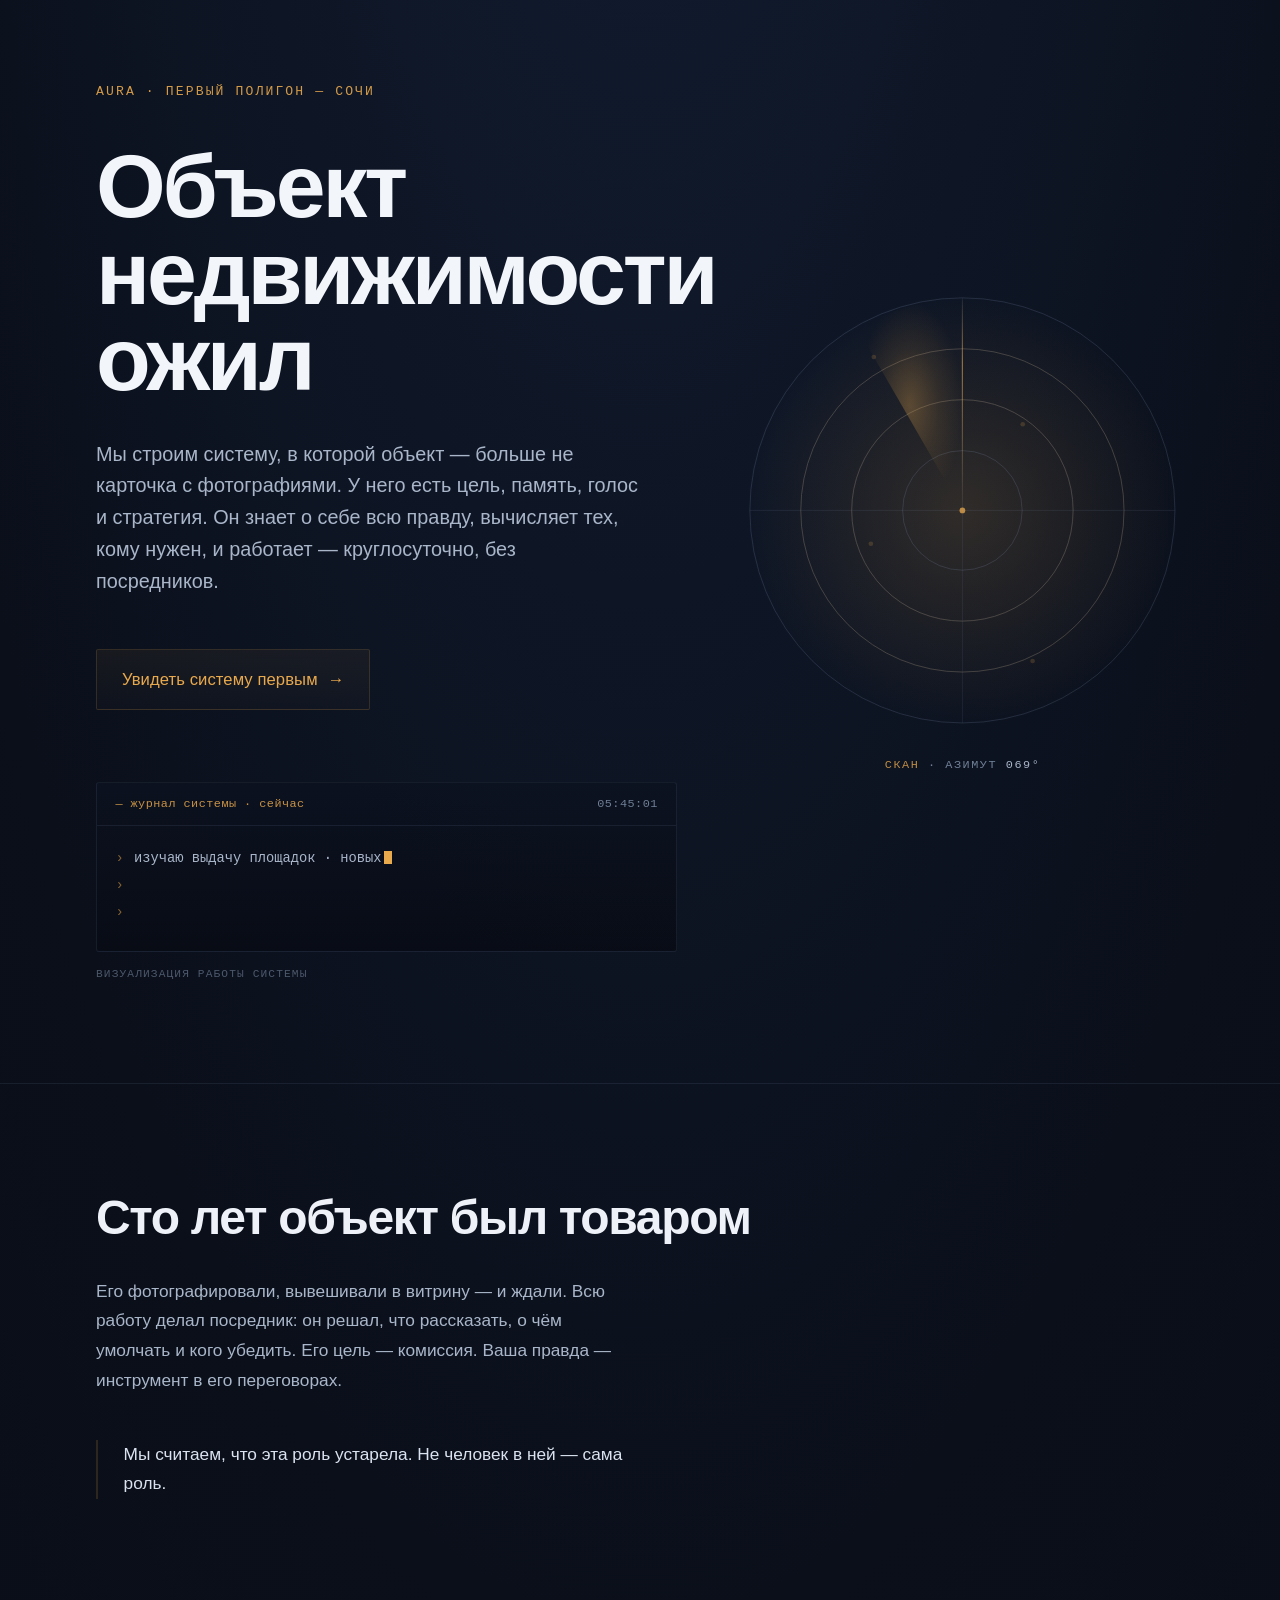
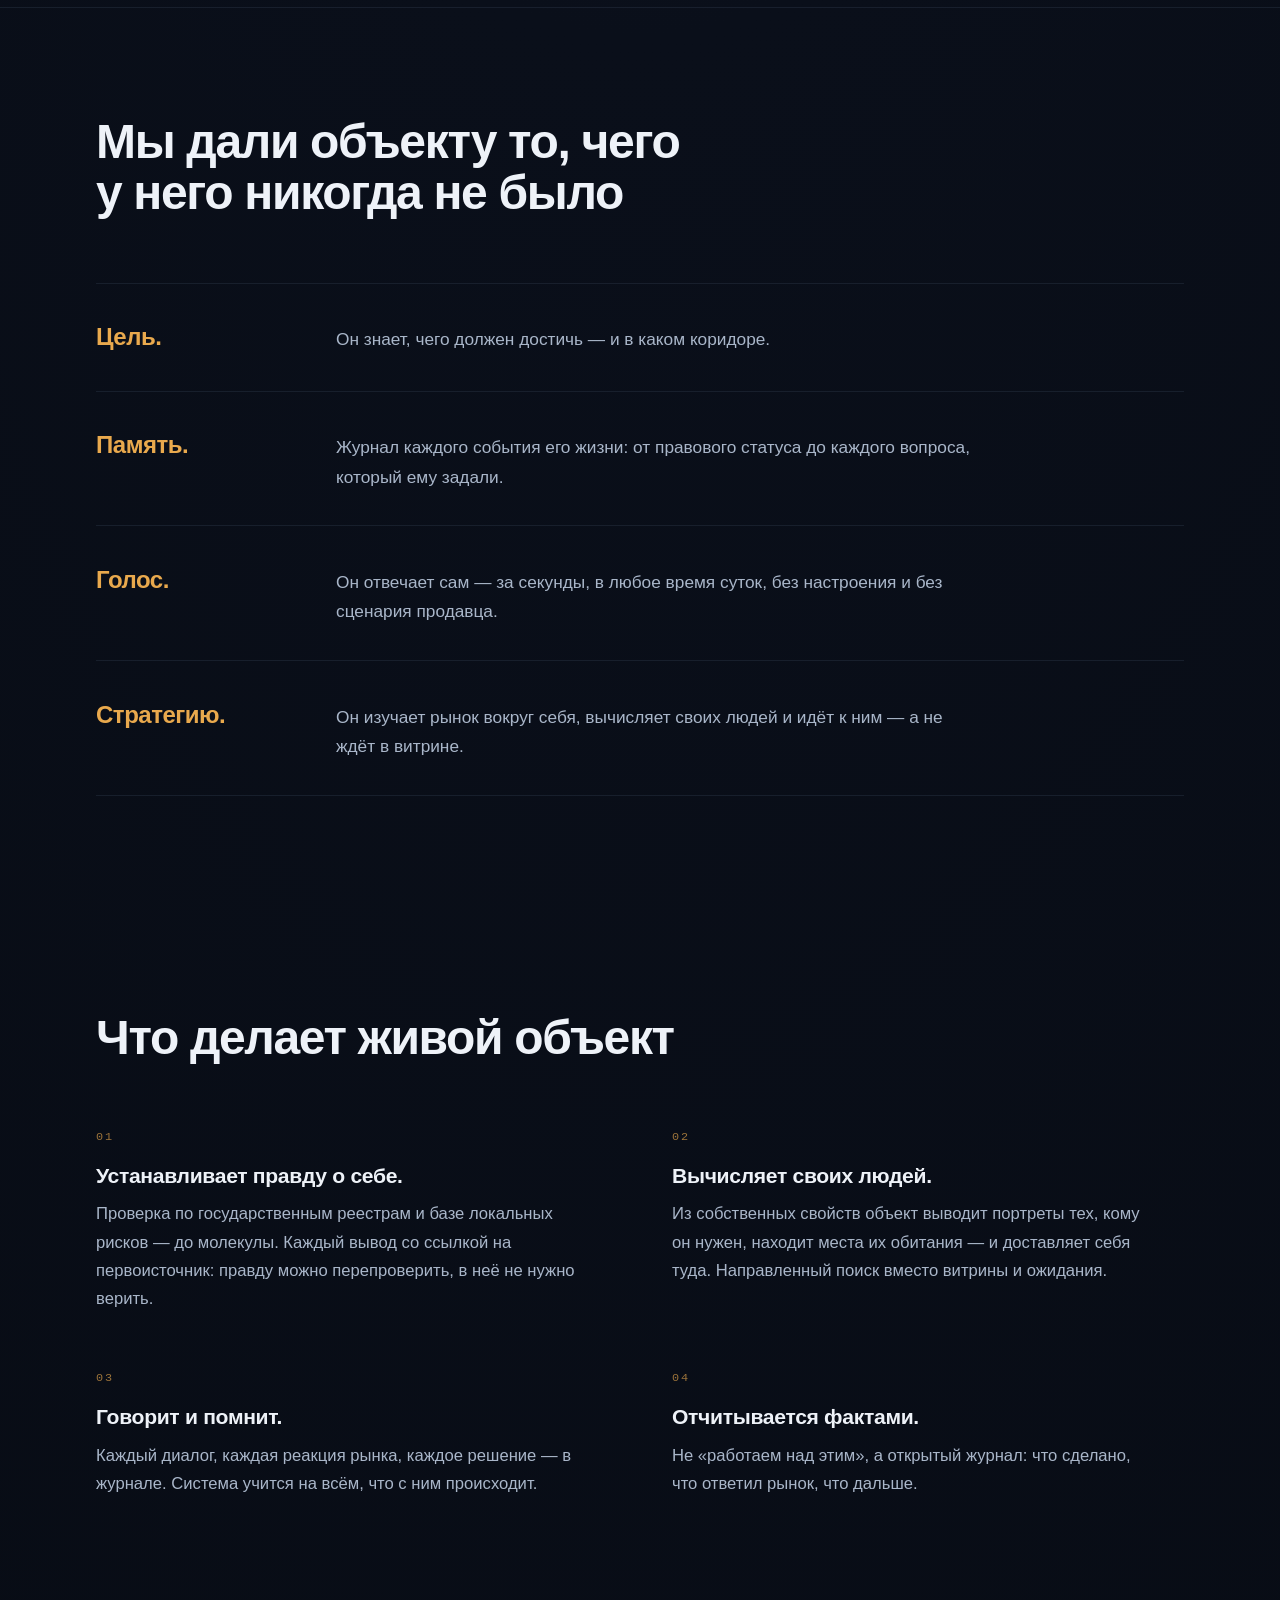
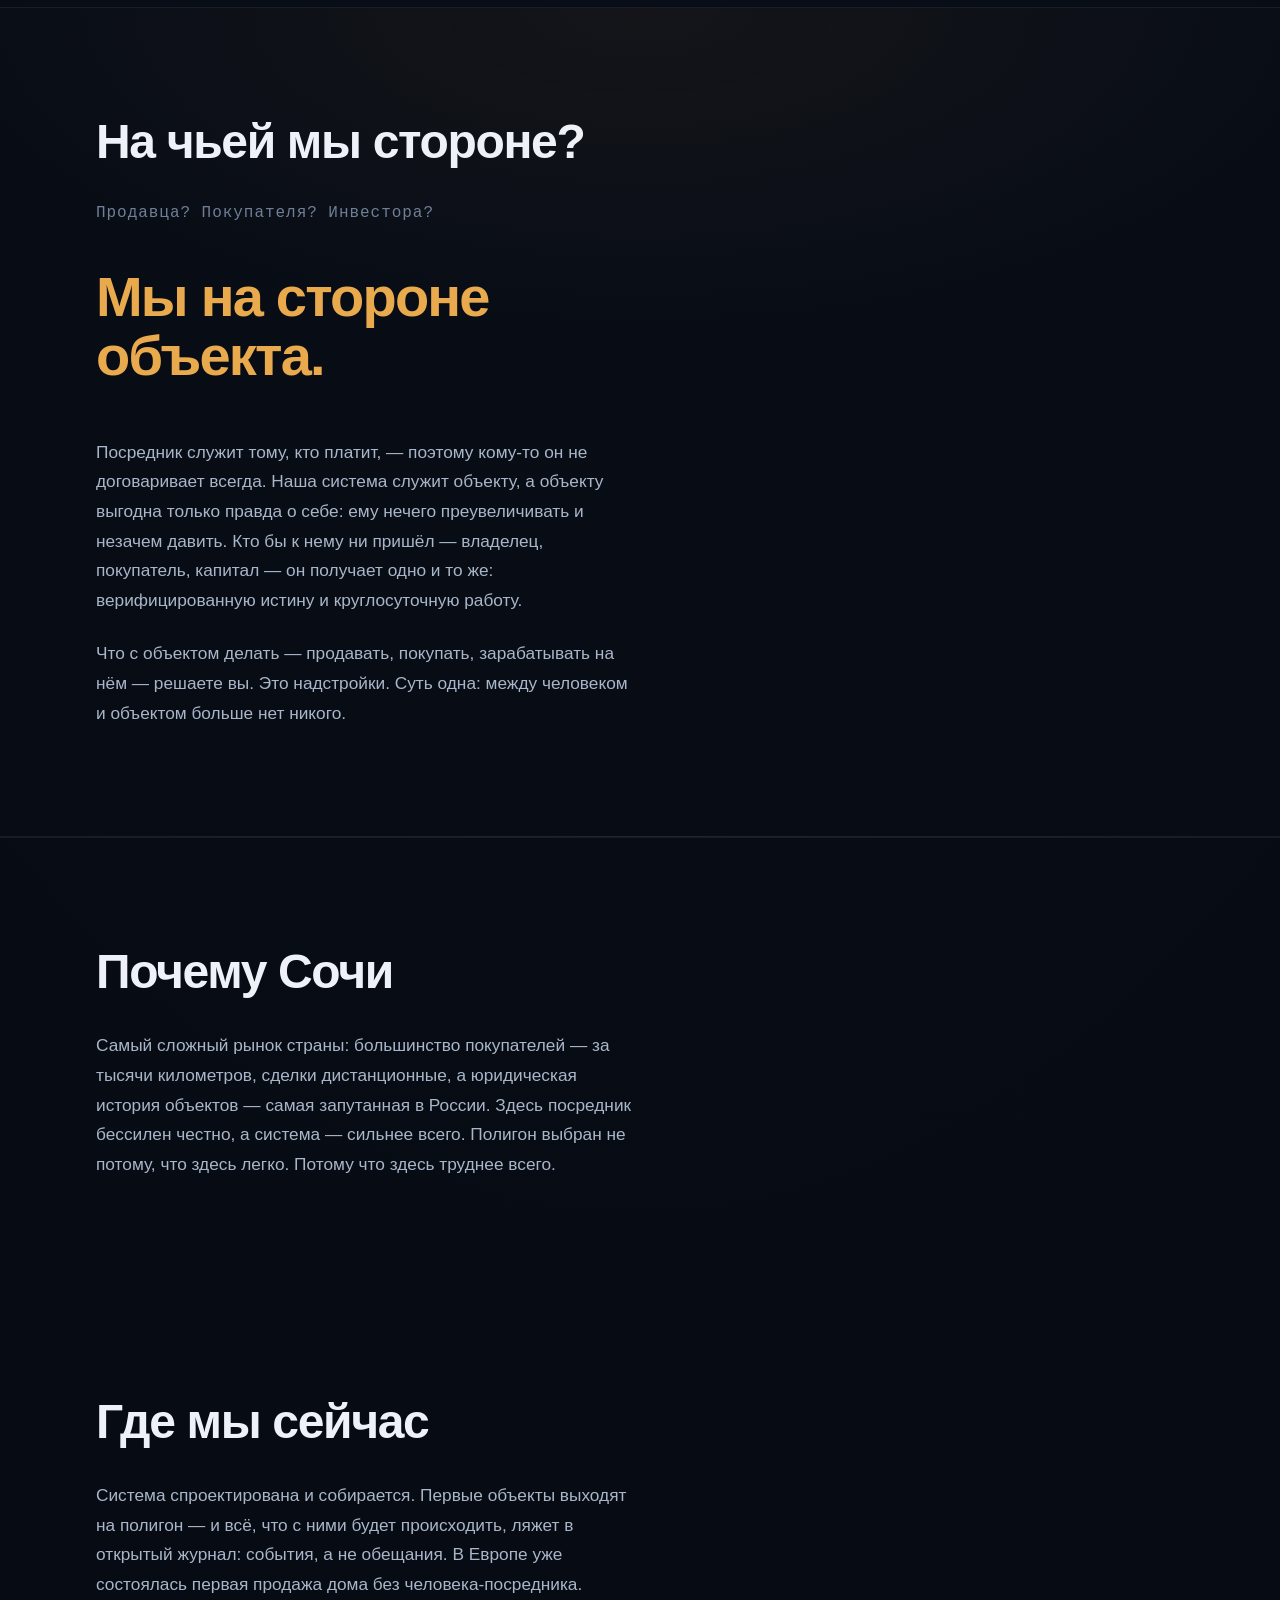
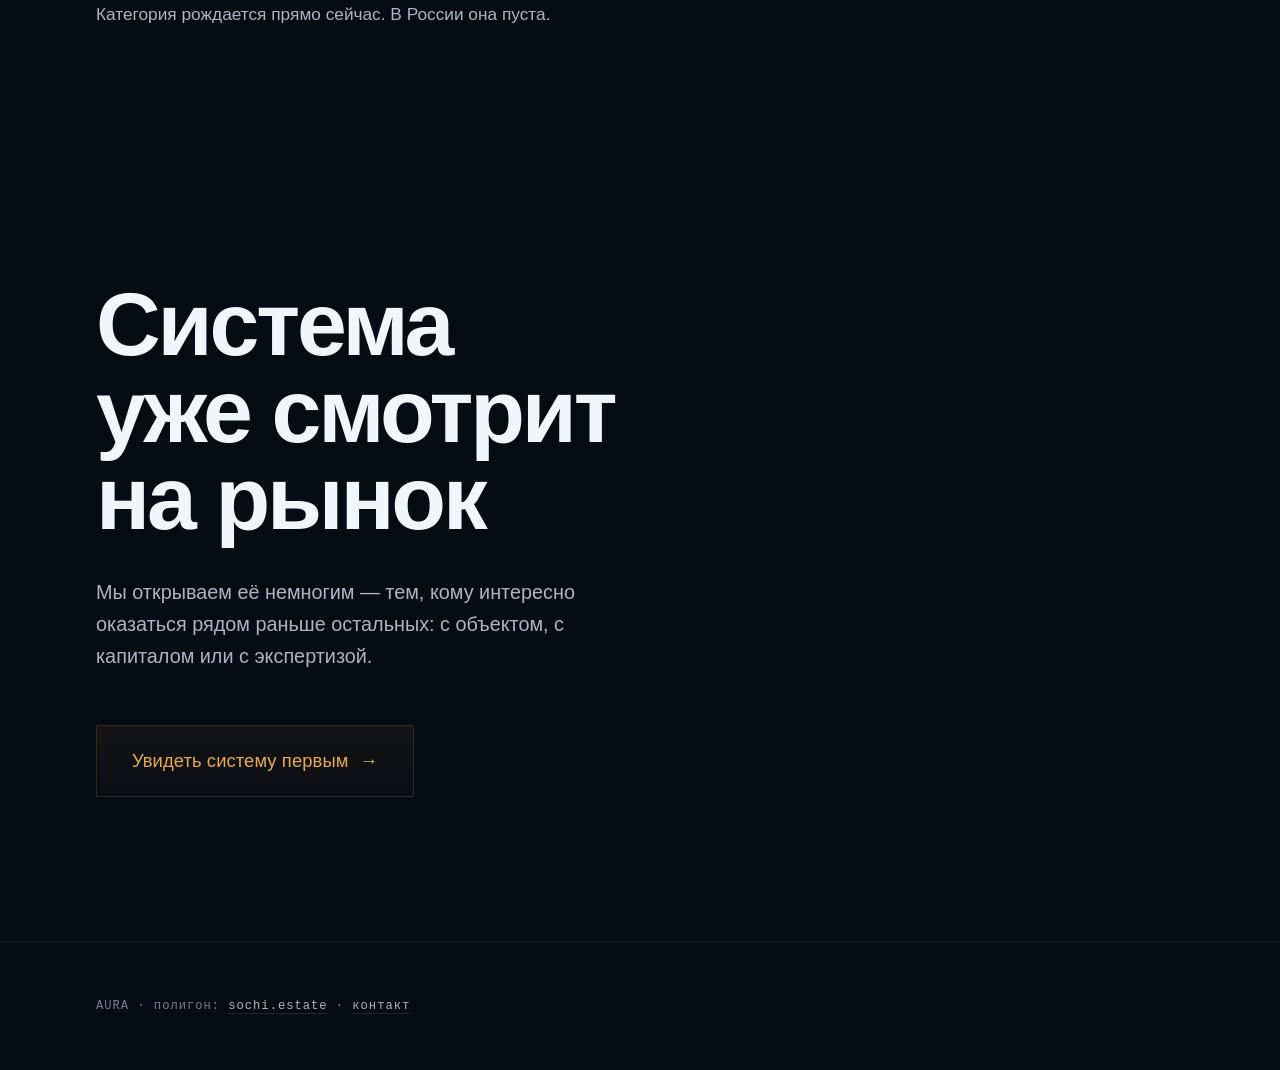
==== aura/index.html @ 2577a77b "Манифест перенесён в /aura — публикация по адресу sochi.estate/aura Выбран путь без DNS: страница от" ====
<!DOCTYPE html>
<html lang="ru">
<head>
<meta charset="utf-8">
<meta name="viewport" content="width=device-width, initial-scale=1, viewport-fit=cover">
<title>AURA — объект недвижимости, который работает сам</title>
<meta name="description" content="Мы строим систему, в которой объект — больше не карточка с фотографиями. У него есть цель, память, голос и стратегия. Он знает о себе всю правду, вычисляет тех, кому нужен, и работает — круглосуточно, без посредников.">
<link rel="canonical" href="https://www.sochi.estate/aura/">
<meta name="theme-color" content="#0a0f1a">
<meta name="robots" content="index, follow">

<meta property="og:type" content="website">
<meta property="og:site_name" content="AURA">
<meta property="og:locale" content="ru_RU">
<meta property="og:url" content="https://www.sochi.estate/aura/">
<meta property="og:title" content="AURA — объект недвижимости, который работает сам">
<meta property="og:description" content="Мы строим систему, в которой объект — больше не карточка с фотографиями. У него есть цель, память, голос и стратегия. Он знает о себе всю правду, вычисляет тех, кому нужен, и работает — круглосуточно, без посредников.">
<meta property="og:image" content="https://www.sochi.estate/aura/og.png">
<meta property="og:image:width" content="1200">
<meta property="og:image:height" content="630">
<meta property="og:image:alt" content="AURA — радар системы на тёмном фоне">

<meta name="twitter:card" content="summary_large_image">
<meta name="twitter:title" content="AURA — объект недвижимости, который работает сам">
<meta name="twitter:description" content="Мы строим систему, в которой объект — больше не карточка с фотографиями. У него есть цель, память, голос и стратегия. Он знает о себе всю правду, вычисляет тех, кому нужен, и работает — круглосуточно, без посредников.">
<meta name="twitter:image" content="https://www.sochi.estate/aura/og.png">

<link rel="icon" type="image/svg+xml" href="favicon.svg">
<link rel="mask-icon" href="favicon.svg" color="#E9A94D">
<link rel="stylesheet" href="styles.css">
<noscript><style>
  /* Без JS журнал не печатается — просто показываем строки целиком. */
  .log__line::after { content: attr(data-text); }
</style></noscript>
</head>
<body>

<a class="skip" href="#manifest">К содержанию</a>

<!-- ─────────────────────────── БЛОК 1 · HERO ─────────────────────────── -->
<header class="hero">
  <div class="wrap hero__grid">

    <div class="hero__text">
      <p class="eyebrow">AURA · первый полигон — Сочи</p>
      <h1 class="hero__title">Объект недвижимости ожил</h1>
      <p class="lede">Мы строим систему, в которой объект — больше не карточка с фотографиями. У него есть цель, память, голос и стратегия. Он знает о себе всю правду, вычисляет тех, кому нужен, и работает — круглосуточно, без посредников.</p>
      <p class="cta-row"><a class="cta" href="#contact" data-cta>Увидеть систему первым <span class="cta__arrow" aria-hidden="true">→</span></a></p>
    </div>

    <div class="hero__radar">
      <div class="radar" role="img" aria-label="Радар системы: расходящиеся кольца и вращающийся луч, изредка отмечающий цели">
        <svg class="radar__svg" viewBox="0 0 400 400" aria-hidden="true" focusable="false">
          <defs>
            <radialGradient id="sweep" cx="50%" cy="50%" r="50%">
              <stop offset="0%"   stop-color="#E9A94D" stop-opacity=".30"/>
              <stop offset="55%"  stop-color="#E9A94D" stop-opacity=".10"/>
              <stop offset="100%" stop-color="#E9A94D" stop-opacity="0"/>
            </radialGradient>
            <linearGradient id="edge" x1="200" y1="200" x2="200" y2="10" gradientUnits="userSpaceOnUse">
              <stop offset="0%"   stop-color="#E9A94D" stop-opacity="0"/>
              <stop offset="70%"  stop-color="#E9A94D" stop-opacity=".55"/>
              <stop offset="100%" stop-color="#E9A94D" stop-opacity=".05"/>
            </linearGradient>
            <radialGradient id="core" cx="50%" cy="50%" r="50%">
              <stop offset="0%"   stop-color="#E9A94D" stop-opacity=".16"/>
              <stop offset="100%" stop-color="#E9A94D" stop-opacity="0"/>
            </radialGradient>
          </defs>

          <circle cx="200" cy="200" r="196" fill="url(#core)"/>

          <!-- статичная сетка -->
          <g class="grid">
            <circle cx="200" cy="200" r="192"/>
            <circle cx="200" cy="200" r="146"/>
            <circle cx="200" cy="200" r="100"/>
            <circle cx="200" cy="200" r="54"/>
            <line x1="200" y1="8"   x2="200" y2="392"/>
            <line x1="8"   y1="200" x2="392" y2="200"/>
          </g>

          <!-- дышащие кольца -->
          <g class="breath">
            <circle cx="200" cy="200" r="146"/>
            <circle cx="200" cy="200" r="100"/>
          </g>

          <!-- расходящиеся кольца -->
          <g class="ripples">
            <circle class="ripple ripple--1" cx="200" cy="200" r="190"/>
            <circle class="ripple ripple--2" cx="200" cy="200" r="190"/>
            <circle class="ripple ripple--3" cx="200" cy="200" r="190"/>
          </g>

          <!-- цели: вспыхивают, когда луч проходит через них -->
          <g class="targets">
            <g class="target target--1" transform="translate(254.5 122.2)">
              <circle class="target__halo" r="4"/><circle class="target__dot" r="2.1"/>
            </g>
            <g class="target target--2" transform="translate(263.4 336)">
              <circle class="target__halo" r="4"/><circle class="target__dot" r="2.1"/>
            </g>
            <g class="target target--3" transform="translate(117.3 230.1)">
              <circle class="target__halo" r="4"/><circle class="target__dot" r="2.1"/>
            </g>
            <g class="target target--4" transform="translate(120 61.4)">
              <circle class="target__halo" r="4"/><circle class="target__dot" r="2.1"/>
            </g>
          </g>

          <!-- луч -->
          <g class="beam">
            <path class="beam__wedge" d="M200 200 L105 35.5 A190 190 0 0 1 200 10 Z" fill="url(#sweep)"/>
            <line class="beam__edge" x1="200" y1="200" x2="200" y2="10" stroke="url(#edge)"/>
          </g>

          <circle class="radar__hub" cx="200" cy="200" r="2.6"/>
        </svg>
        <p class="radar__readout"><span class="radar__label">скан</span> · азимут <span id="azimuth">—</span></p>
      </div>
    </div>

    <!-- журнал системы -->
    <div class="hero__log">
      <section class="terminal" aria-label="Журнал системы">
        <div class="terminal__bar">
          <span class="terminal__title">— журнал системы · сейчас</span>
          <span class="terminal__clock" id="clock" aria-hidden="true">—</span>
        </div>
        <div class="terminal__body">
          <ol class="log" id="log" aria-live="off">
            <li class="log__line" data-text="изучаю выдачу площадок · новых лотов за ночь: …"></li>
            <li class="log__line" data-text="портрет покупателя №3 уточнён · экспедиция назначена"></li>
            <li class="log__line" data-text="проверка правового статуса завершена · записано в память"></li>
          </ol>
        </div>
      </section>
      <p class="terminal__note">визуализация работы системы</p>
    </div>

  </div>
</header>

<main id="manifest">

  <!-- ───────────────────── БЛОК 2 · СТАРЫЙ МИР ───────────────────── -->
  <section class="section">
    <div class="wrap measure">
      <h2 class="h2">Сто лет объект был товаром</h2>
      <p class="body">Его фотографировали, вывешивали в витрину — и ждали. Всю работу делал посредник: он решал, что рассказать, о чём умолчать и кого убедить. Его цель — комиссия. Ваша правда — инструмент в его переговорах.</p>
      <p class="body body--accent">Мы считаем, что эта роль устарела. Не человек в ней — сама роль.</p>
    </div>
  </section>

  <!-- ───────────────────── БЛОК 3 · ИНВЕРСИЯ ───────────────────── -->
  <section class="section section--ruled">
    <div class="wrap">
      <h2 class="h2 measure">Мы дали объекту то, чего у него никогда не было</h2>
      <dl class="gifts">
        <div class="gift">
          <dt class="gift__term">Цель.</dt>
          <dd class="gift__desc">Он знает, чего должен достичь — и в каком коридоре.</dd>
        </div>
        <div class="gift">
          <dt class="gift__term">Память.</dt>
          <dd class="gift__desc">Журнал каждого события его жизни: от правового статуса до каждого вопроса, который ему задали.</dd>
        </div>
        <div class="gift">
          <dt class="gift__term">Голос.</dt>
          <dd class="gift__desc">Он отвечает сам — за секунды, в любое время суток, без настроения и без сценария продавца.</dd>
        </div>
        <div class="gift">
          <dt class="gift__term">Стратегию.</dt>
          <dd class="gift__desc">Он изучает рынок вокруг себя, вычисляет своих людей и идёт к ним — а не ждёт в витрине.</dd>
        </div>
      </dl>
    </div>
  </section>

  <!-- ───────────────────── БЛОК 4 · МЕХАНИКА ───────────────────── -->
  <section class="section">
    <div class="wrap">
      <h2 class="h2 measure">Что делает живой объект</h2>
      <ol class="works">
        <li class="work">
          <span class="work__idx" aria-hidden="true">01</span>
          <h3 class="work__title">Устанавливает правду о себе.</h3>
          <p class="work__body">Проверка по государственным реестрам и базе локальных рисков — до молекулы. Каждый вывод со ссылкой на первоисточник: правду можно перепроверить, в неё не нужно верить.</p>
        </li>
        <li class="work">
          <span class="work__idx" aria-hidden="true">02</span>
          <h3 class="work__title">Вычисляет своих людей.</h3>
          <p class="work__body">Из собственных свойств объект выводит портреты тех, кому он нужен, находит места их обитания — и доставляет себя туда. Направленный поиск вместо витрины и ожидания.</p>
        </li>
        <li class="work">
          <span class="work__idx" aria-hidden="true">03</span>
          <h3 class="work__title">Говорит и помнит.</h3>
          <p class="work__body">Каждый диалог, каждая реакция рынка, каждое решение — в журнале. Система учится на всём, что с ним происходит.</p>
        </li>
        <li class="work">
          <span class="work__idx" aria-hidden="true">04</span>
          <h3 class="work__title">Отчитывается фактами.</h3>
          <p class="work__body">Не «работаем над этим», а открытый журнал: что сделано, что ответил рынок, что дальше.</p>
        </li>
      </ol>
    </div>
  </section>

  <!-- ───────────────────── БЛОК 5 · ИНТРИГА ───────────────────── -->
  <section class="section section--reveal">
    <div class="wrap measure">
      <h2 class="h2">На чьей мы стороне?</h2>
      <p class="questions">Продавца? Покупателя? Инвестора?</p>
      <p class="answer">Мы на стороне объекта.</p>
      <p class="body">Посредник служит тому, кто платит, — поэтому кому-то он не договаривает всегда. Наша система служит объекту, а объекту выгодна только правда о себе: ему нечего преувеличивать и незачем давить. Кто бы к нему ни пришёл — владелец, покупатель, капитал — он получает одно и то же: верифицированную истину и круглосуточную работу.</p>
      <p class="body">Что с объектом делать — продавать, покупать, зарабатывать на нём — решаете вы. Это надстройки. Суть одна: между человеком и объектом больше нет никого.</p>
    </div>
  </section>

  <!-- ───────────────────── БЛОК 6 · ПОЛИГОН ───────────────────── -->
  <section class="section section--ruled">
    <div class="wrap measure">
      <h2 class="h2">Почему Сочи</h2>
      <p class="body">Самый сложный рынок страны: большинство покупателей — за тысячи километров, сделки дистанционные, а юридическая история объектов — самая запутанная в России. Здесь посредник бессилен честно, а система — сильнее всего. Полигон выбран не потому, что здесь легко. Потому что здесь труднее всего.</p>
    </div>
  </section>

  <!-- ───────────────────── БЛОК 7 · СТАТУС ───────────────────── -->
  <section class="section">
    <div class="wrap measure">
      <h2 class="h2">Где мы сейчас</h2>
      <p class="body">Система спроектирована и собирается. Первые объекты выходят на полигон — и всё, что с ними будет происходить, ляжет в открытый журнал: события, а не обещания. В Европе уже состоялась первая продажа дома без человека-посредника. Категория рождается прямо сейчас. В России она пуста.</p>
    </div>
  </section>

  <!-- ───────────────────── БЛОК 8 · ФИНАЛ ───────────────────── -->
  <section class="section section--final" id="contact">
    <div class="wrap measure">
      <h2 class="h1-alt">Система уже смотрит на рынок</h2>
      <p class="lede">Мы открываем её немногим — тем, кому интересно оказаться рядом раньше остальных: с объектом, с капиталом или с экспертизой.</p>
      <p class="cta-row"><a class="cta cta--lg" href="#contact" data-cta>Увидеть систему первым <span class="cta__arrow" aria-hidden="true">→</span></a></p>
    </div>
  </section>

</main>

<footer class="footer">
  <div class="wrap">
    <p class="footer__line">AURA · полигон: <a href="https://www.sochi.estate">sochi.estate</a> · <a href="#contact" data-cta>контакт</a></p>
  </div>
</footer>

<script src="app.js" defer></script>
</body>
</html>
---- aura/styles.css ----
/* ══════════════════════════════════════════════════════════════════════
   AURA · манифест системы
   Три закона дизайна (канон, Часть X): объект — герой, всё остальное —
   тишина. Данные — эстетика. Одно решение за раз.
   Тёмная глубина + один янтарный акцент. Ноль библиотек, ноль загрузок.
   ══════════════════════════════════════════════════════════════════════ */

:root {
  --void:      #070b13;
  --bg:        #0a0f1a;
  --surface:   #0c1220;
  --amber:     #e9a94d;
  --text:      #dbe3f0;
  --text-soft: #a9b6c9;
  --muted:     #6f7f96;
  --line:      rgba(150, 176, 214, .10);
  --line-warm: rgba(233, 169, 77, .16);

  --sans: -apple-system, BlinkMacSystemFont, "Segoe UI", Roboto, "Helvetica Neue", Arial, "Noto Sans", sans-serif;
  --mono: ui-monospace, SFMono-Regular, "SF Mono", Menlo, Consolas, "Liberation Mono", "DejaVu Sans Mono", monospace;

  --gutter: clamp(1.25rem, 5vw, 4.5rem);
  --measure: 34rem;
  --section-y: clamp(5rem, 12vh, 9.5rem);
}

*, *::before, *::after { box-sizing: border-box; }

html { -webkit-text-size-adjust: 100%; }

html { background-color: var(--void); }

body {
  margin: 0;
  background-color: var(--void);
  background-image: radial-gradient(145% 95% at 50% -12%, #131e33 0%, var(--bg) 42%, var(--void) 100%);
  background-repeat: no-repeat;
  background-attachment: scroll;
  color: var(--text);
  font-family: var(--sans);
  font-size: 100%;
  line-height: 1.65;
  -webkit-font-smoothing: antialiased;
  text-rendering: optimizeLegibility;
  overflow-x: hidden;
}

::selection { background: rgba(233, 169, 77, .22); color: #fff; }

a { color: inherit; }

.wrap {
  width: 100%;
  max-width: 76rem;
  margin-inline: auto;
  padding-inline: var(--gutter);
}

/* Колонка чтения. Всё на странице выровнено по одному левому краю —
   это документ системы, а не рекламный разворот. */
.measure { max-width: var(--measure); }
.wrap.measure { max-width: 76rem; }
.wrap.measure > * { max-width: var(--measure); }
.wrap.measure > .h2, .h2.measure { max-width: 42rem; }
.wrap.measure > .h1-alt { max-width: 46rem; }

.skip {
  position: absolute;
  left: -9999px;
  top: 0;
  padding: .75rem 1rem;
  background: var(--amber);
  color: #0a0f1a;
  font: 600 .9rem/1 var(--sans);
  z-index: 10;
}
.skip:focus { left: 0; }

:focus-visible {
  outline: 2px solid var(--amber);
  outline-offset: 3px;
  border-radius: 2px;
}

/* ───────────────────────────── ТИПОГРАФИКА ───────────────────────────── */

.eyebrow {
  margin: 0 0 clamp(1.5rem, 4vw, 2.5rem);
  font-family: var(--mono);
  font-size: clamp(.72rem, 1.5vw, .82rem);
  letter-spacing: .16em;
  text-transform: uppercase;
  color: var(--amber);
  opacity: .9;
}

.hero__title,
.h1-alt {
  margin: 0;
  font-size: clamp(2.15rem, 8.4vw, 5.6rem);
  line-height: .97;
  letter-spacing: -.035em;
  font-weight: 600;
  color: #f2f5fa;
  text-wrap: balance;
}

.h2 {
  margin: 0 0 clamp(1.4rem, 3vw, 2.1rem);
  font-size: clamp(1.65rem, 5.2vw, 3rem);
  line-height: 1.07;
  letter-spacing: -.028em;
  font-weight: 600;
  color: #eef2f8;
  text-wrap: balance;
}

.lede {
  margin: clamp(1.5rem, 3.5vw, 2.2rem) 0 0;
  font-size: clamp(1.06rem, 1.55vw, 1.28rem);
  line-height: 1.6;
  color: var(--text-soft);
  max-width: 34rem;
}

.body {
  margin: 0 0 1.35em;
  font-size: clamp(1rem, 1.35vw, 1.13rem);
  line-height: 1.72;
  color: var(--text-soft);
}
.body:last-child { margin-bottom: 0; }

.body--accent {
  color: var(--text);
  border-left: 2px solid var(--line-warm);
  padding-left: clamp(1rem, 2.5vw, 1.6rem);
  margin-top: clamp(2rem, 4vw, 2.75rem);
}

/* ─────────────────────────────── CTA ─────────────────────────────────── */

.cta-row { margin: clamp(2.25rem, 5vw, 3.25rem) 0 0; }

.cta {
  display: inline-flex;
  align-items: baseline;
  gap: .6em;
  padding: .95em 1.5em;
  border: 1px solid var(--line-warm);
  border-radius: 2px;
  background: linear-gradient(180deg, rgba(233,169,77,.06), rgba(233,169,77,.02));
  color: var(--amber);
  font-size: clamp(.95rem, 1.3vw, 1.05rem);
  font-weight: 500;
  letter-spacing: .005em;
  text-decoration: none;
  transition: border-color .35s ease, background .35s ease, color .35s ease;
}
.cta__arrow { transition: transform .35s cubic-bezier(.22,.61,.36,1); }
.cta:hover, .cta:focus-visible {
  border-color: rgba(233,169,77,.55);
  background: rgba(233,169,77,.10);
  color: #f6d49a;
}
.cta:hover .cta__arrow { transform: translateX(.28em); }
.cta--lg { padding: 1.1em 1.9em; font-size: clamp(1rem, 1.45vw, 1.15rem); }

/* ─────────────────────────────── HERO ────────────────────────────────── */

.hero {
  padding-block: clamp(3.5rem, 9vh, 7rem) clamp(4.5rem, 11vh, 8rem);
  border-bottom: 1px solid var(--line);
}

.hero__grid {
  display: grid;
  gap: clamp(3rem, 7vw, 4.5rem) clamp(2.5rem, 5vw, 4.5rem);
  grid-template-columns: minmax(0, 1fr);
  grid-template-areas: "text" "radar" "log";
  align-items: start;
}
/* min-width:0 — иначе моноширинный журнал распирает колонку шире экрана */
.hero__text  { grid-area: text;  min-width: 0; }
.hero__radar { grid-area: radar; min-width: 0; }
.hero__log   { grid-area: log;   min-width: 0; }

@media (min-width: 62rem) {
  .hero__grid {
    grid-template-columns: minmax(0, 1.05fr) minmax(0, .8fr);
    grid-template-areas: "text radar" "log radar";
    align-items: center;
  }
  .hero__text { align-self: end; }
  .hero__log  { align-self: start; }
}

/* ─────────────────────────────── РАДАР ───────────────────────────────── */

.radar {
  width: min(100%, 30rem);
  margin-inline: auto;
}

.radar__svg {
  display: block;
  width: 100%;
  height: auto;
  overflow: visible;
}

.grid circle,
.grid line {
  fill: none;
  stroke: rgba(150, 176, 214, .17);
  stroke-width: 1;
  vector-effect: non-scaling-stroke;
}
.grid line { stroke: rgba(150, 176, 214, .10); }

.breath circle,
.ripple {
  fill: none;
  stroke: var(--amber);
  stroke-width: 1;
  vector-effect: non-scaling-stroke;
  transform-box: view-box;
  transform-origin: 200px 200px;
}

.breath circle {
  opacity: .13;
  animation: breath 8s ease-in-out infinite;
}
.breath circle:nth-child(2) { animation-delay: -2.7s; }

@keyframes breath {
  0%, 100% { opacity: .10; transform: scale(1);     }
  50%      { opacity: .21; transform: scale(1.018); }
}

.ripple {
  opacity: 0;
  animation: ripple 9s cubic-bezier(.19,.65,.32,1) infinite;
}
.ripple--2 { animation-delay: -3s; }
.ripple--3 { animation-delay: -6s; }

@keyframes ripple {
  0%   { transform: scale(.05); opacity: 0;   }
  8%   { opacity: .42; }
  100% { transform: scale(1);   opacity: 0;   }
}

.beam {
  transform-box: view-box;
  transform-origin: 200px 200px;
  animation: sweep 12s linear infinite;
}
.beam__edge { stroke-width: 1.2; vector-effect: non-scaling-stroke; }

@keyframes sweep { to { transform: rotate(360deg); } }

.radar__hub { fill: var(--amber); opacity: .75; }

.target__dot  { fill: var(--amber); }
.target__halo { fill: none; stroke: var(--amber); stroke-width: 1; vector-effect: non-scaling-stroke; }

.target      { opacity: .18; animation: catch 36s linear infinite; }
.target__halo{ opacity: 0;   animation: halo  36s linear infinite; transform-box: fill-box; transform-origin: center; }

/* Цель вспыхивает ровно в тот момент, когда через неё проходит луч.
   Луч делает оборот за 12 с, цикл вспышек — 36 с (три оборота), поэтому
   каждая цель ловится редко и вразнобой. Задержка = азимут/30 + 12·оборот:
   цель 1 (35°, оборот 0), цель 4 (330°, оборот 0),
   цель 2 (155°, оборот 1), цель 3 (250°, оборот 2).                     */
.target--1, .target--1 .target__halo { animation-delay:  1.167s; }
.target--4, .target--4 .target__halo { animation-delay: 11s;     }
.target--2, .target--2 .target__halo { animation-delay: 17.167s; }
.target--3, .target--3 .target__halo { animation-delay: 32.333s; }

@keyframes catch {
  0%    { opacity: .18; }
  0.5%  { opacity: 1;   }
  9%    { opacity: .18; }
  100%  { opacity: .18; }
}

@keyframes halo {
  0%    { transform: scale(.4);  opacity: 0;   }
  0.5%  { transform: scale(.55); opacity: .8;  }
  8%    { transform: scale(3.4); opacity: 0;   }
  100%  { transform: scale(3.4); opacity: 0;   }
}

.radar__readout {
  margin: clamp(1rem, 2.5vw, 1.5rem) 0 0;
  font-family: var(--mono);
  font-size: .74rem;
  letter-spacing: .13em;
  text-transform: uppercase;
  color: var(--muted);
  text-align: center;
}
.radar__label { color: var(--amber); opacity: .8; }
#azimuth { color: var(--text-soft); font-variant-numeric: tabular-nums; }

/* ────────────────────────── ЖУРНАЛ СИСТЕМЫ ──────────────────────────── */

.terminal {
  border: 1px solid var(--line);
  border-radius: 3px;
  background: linear-gradient(180deg, rgba(12,18,32,.9), rgba(8,12,21,.9));
  overflow: hidden;
}

.terminal__bar {
  display: flex;
  align-items: center;
  justify-content: space-between;
  gap: 1rem;
  padding: .7rem clamp(.85rem, 2vw, 1.15rem);
  border-bottom: 1px solid var(--line);
  font-family: var(--mono);
  font-size: .74rem;
  letter-spacing: .04em;
  color: var(--muted);
}
.terminal__title { color: var(--amber); opacity: .85; }
.terminal__clock { font-variant-numeric: tabular-nums; white-space: nowrap; }

.terminal__body {
  padding: clamp(.9rem, 2vw, 1.25rem) clamp(.85rem, 2vw, 1.15rem) clamp(1.1rem, 2.5vw, 1.5rem);
}

.log {
  margin: 0;
  padding: 0;
  list-style: none;
  font-family: var(--mono);
  font-size: clamp(.76rem, 1.55vw, .86rem);
  line-height: 1.95;
  color: var(--text-soft);
  min-height: calc(3 * 1.95em);
}

.log__line {
  position: relative;
  padding-left: 1.35em;
  overflow-wrap: anywhere;
}
.log__line::before {
  content: "›";
  position: absolute;
  left: 0;
  color: var(--amber);
  opacity: .55;
}

/* Двойник держит высоту строки, пока текст ещё печатается. */
.log__ghost { visibility: hidden; }
.log__out {
  position: absolute;
  top: 0;
  left: 1.35em;
  right: 0;
}

.log__out.is-typing::after {
  content: "";
  display: inline-block;
  width: .55em;
  height: 1em;
  margin-left: .18em;
  vertical-align: -.15em;
  background: var(--amber);
  animation: blink 1.05s steps(1) infinite;
}

@keyframes blink { 0%, 49% { opacity: .9; } 50%, 100% { opacity: 0; } }

.terminal__note {
  margin: .85rem 0 0;
  font-family: var(--mono);
  font-size: .7rem;
  letter-spacing: .1em;
  text-transform: uppercase;
  color: var(--muted);
  opacity: .65;
}

/* ────────────────────────────── СЕКЦИИ ──────────────────────────────── */

.section { padding-block: var(--section-y); }
.section--ruled { border-top: 1px solid var(--line); }

/* Блок 3 — четыре дара */

.gifts {
  margin: clamp(2.5rem, 6vw, 4rem) 0 0;
  padding: 0;
  display: grid;
  gap: 0;
}

.gift {
  display: grid;
  gap: .35rem clamp(1.5rem, 4vw, 3rem);
  padding-block: clamp(1.5rem, 3.5vw, 2.1rem);
  border-top: 1px solid var(--line);
}
.gift:last-child { border-bottom: 1px solid var(--line); }

.gift__term {
  margin: 0;
  font-size: clamp(1.15rem, 2.2vw, 1.5rem);
  font-weight: 600;
  letter-spacing: -.02em;
  color: var(--amber);
}

.gift__desc {
  margin: 0;
  font-size: clamp(1rem, 1.35vw, 1.13rem);
  line-height: 1.7;
  color: var(--text-soft);
  max-width: 40rem;
}

@media (min-width: 48rem) {
  .gift { grid-template-columns: minmax(8rem, 12rem) minmax(0, 1fr); align-items: baseline; }
}

/* Блок 4 — механика */

.works {
  margin: clamp(2.5rem, 6vw, 4rem) 0 0;
  padding: 0;
  list-style: none;
  display: grid;
  gap: clamp(2.25rem, 5vw, 3.5rem) clamp(2.5rem, 5vw, 4rem);
}

@media (min-width: 52rem) {
  .works { grid-template-columns: repeat(2, minmax(0, 1fr)); }
}

.work { max-width: 30rem; }

.work__idx {
  display: block;
  margin-bottom: .9rem;
  font-family: var(--mono);
  font-size: .74rem;
  letter-spacing: .16em;
  color: var(--amber);
  opacity: .65;
}

.work__title {
  margin: 0 0 .7rem;
  font-size: clamp(1.1rem, 1.8vw, 1.32rem);
  line-height: 1.3;
  letter-spacing: -.015em;
  font-weight: 600;
  color: #eef2f8;
}

.work__body {
  margin: 0;
  font-size: clamp(.98rem, 1.3vw, 1.08rem);
  line-height: 1.7;
  color: var(--text-soft);
}

/* Блок 5 — интрига и разгадка */

.section--reveal {
  border-top: 1px solid var(--line);
  border-bottom: 1px solid var(--line);
  background:
    radial-gradient(80% 55% at 50% 0%, rgba(233,169,77,.05) 0%, rgba(233,169,77,0) 70%);
}

.questions {
  margin: 0 0 clamp(1.75rem, 4vw, 2.5rem);
  font-family: var(--mono);
  font-size: clamp(.86rem, 1.6vw, 1rem);
  letter-spacing: .06em;
  color: var(--muted);
}

.answer {
  margin: 0 0 clamp(2.25rem, 5vw, 3.25rem);
  font-size: clamp(1.8rem, 6.4vw, 3.5rem);
  line-height: 1.06;
  letter-spacing: -.032em;
  font-weight: 600;
  color: var(--amber);
  text-wrap: balance;
}

/* Блок 8 — финал */

.section--final {
  padding-block: clamp(6rem, 16vh, 12rem);
  text-align: left;
}

/* ────────────────────────────── ПОДВАЛ ──────────────────────────────── */

.footer {
  border-top: 1px solid var(--line);
  padding-block: clamp(2.5rem, 6vh, 4rem);
}

.footer__line {
  margin: 0;
  font-family: var(--mono);
  font-size: .76rem;
  letter-spacing: .08em;
  color: var(--muted);
}
.footer__line a {
  color: var(--text-soft);
  text-decoration: none;
  border-bottom: 1px solid var(--line-warm);
  transition: color .3s ease, border-color .3s ease;
}
.footer__line a:hover { color: var(--amber); border-color: var(--amber); }

/* ───────────────────── УВАЖЕНИЕ К НАСТРОЙКАМ ────────────────────────── */

@media (prefers-reduced-motion: reduce) {
  .beam,
  .ripple,
  .breath circle,
  .target,
  .target__halo,
  .log__out.is-typing::after {
    animation: none !important;
  }
  .ripple { opacity: .12; }
  .target { opacity: .55; }
  .target__halo { opacity: 0; }
  .breath circle { opacity: .16; }
  .cta, .cta__arrow, .footer__line a { transition: none; }
  html { scroll-behavior: auto; }
}
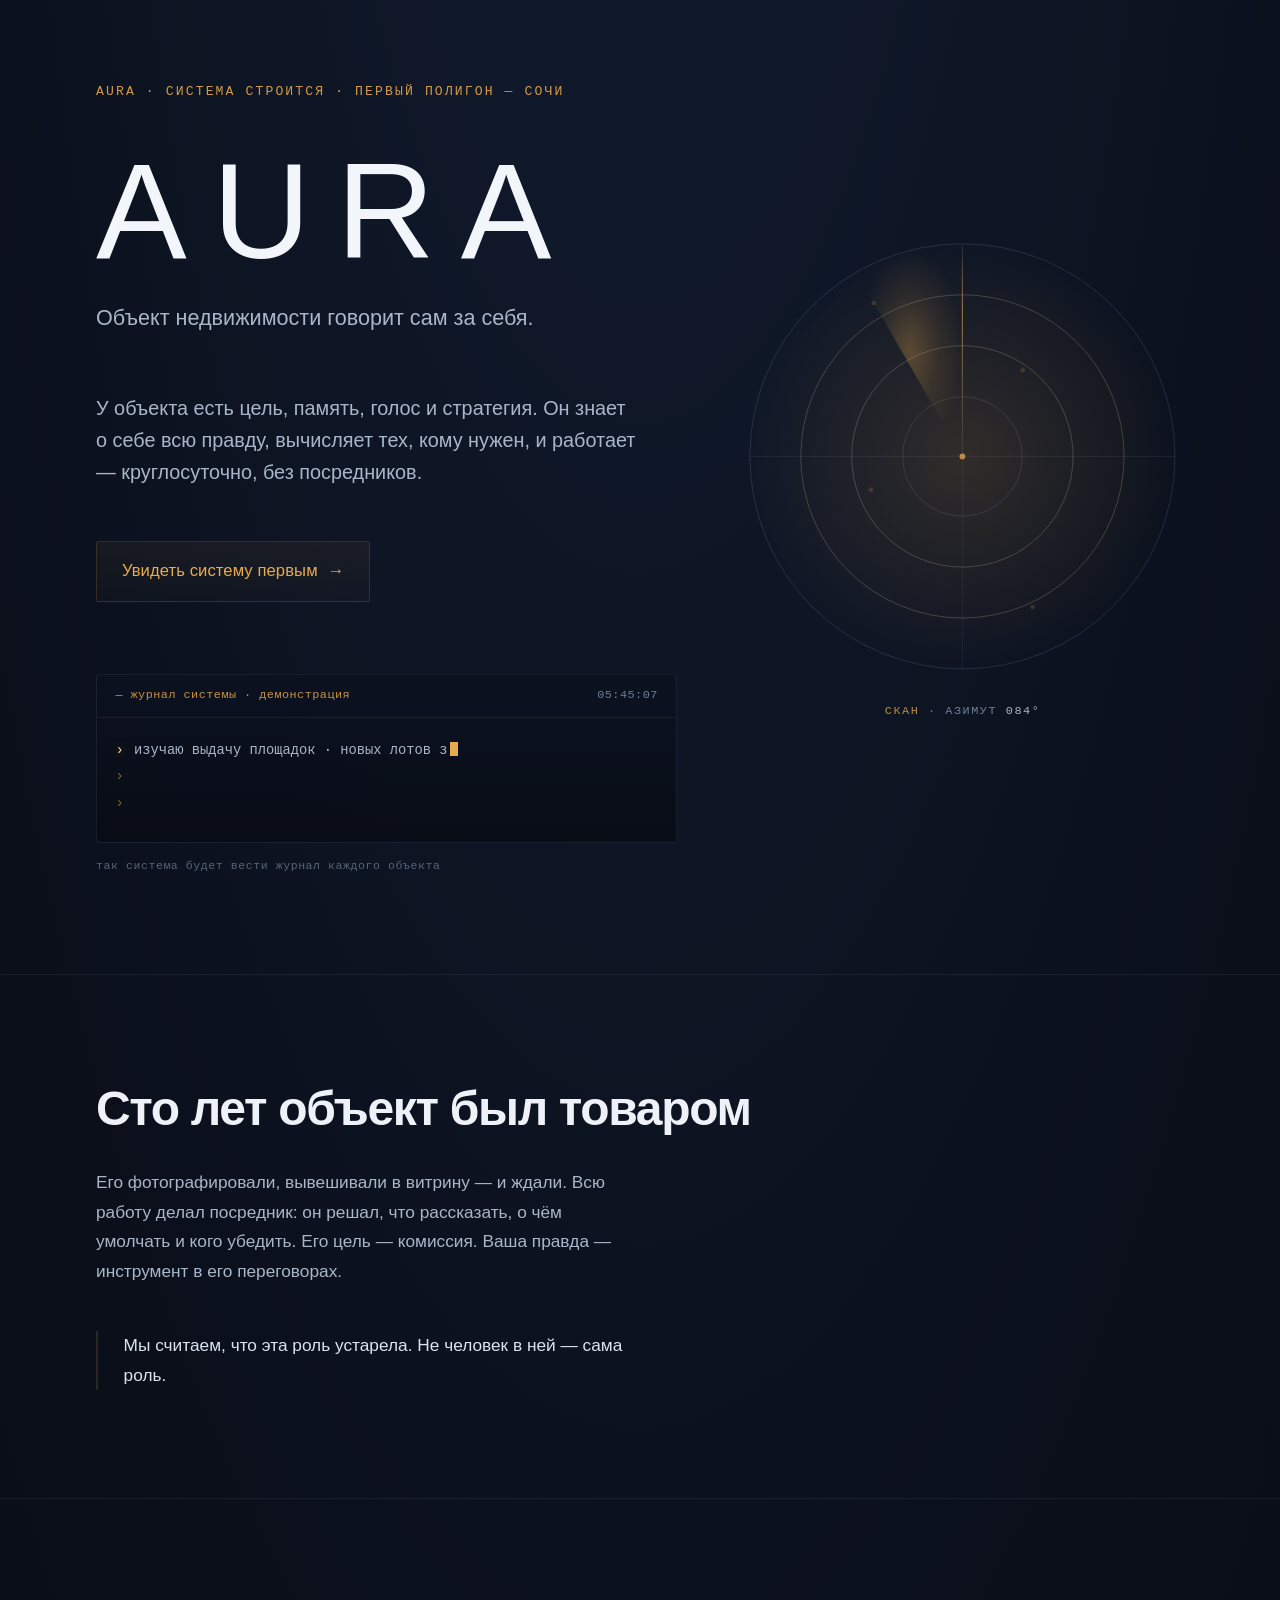
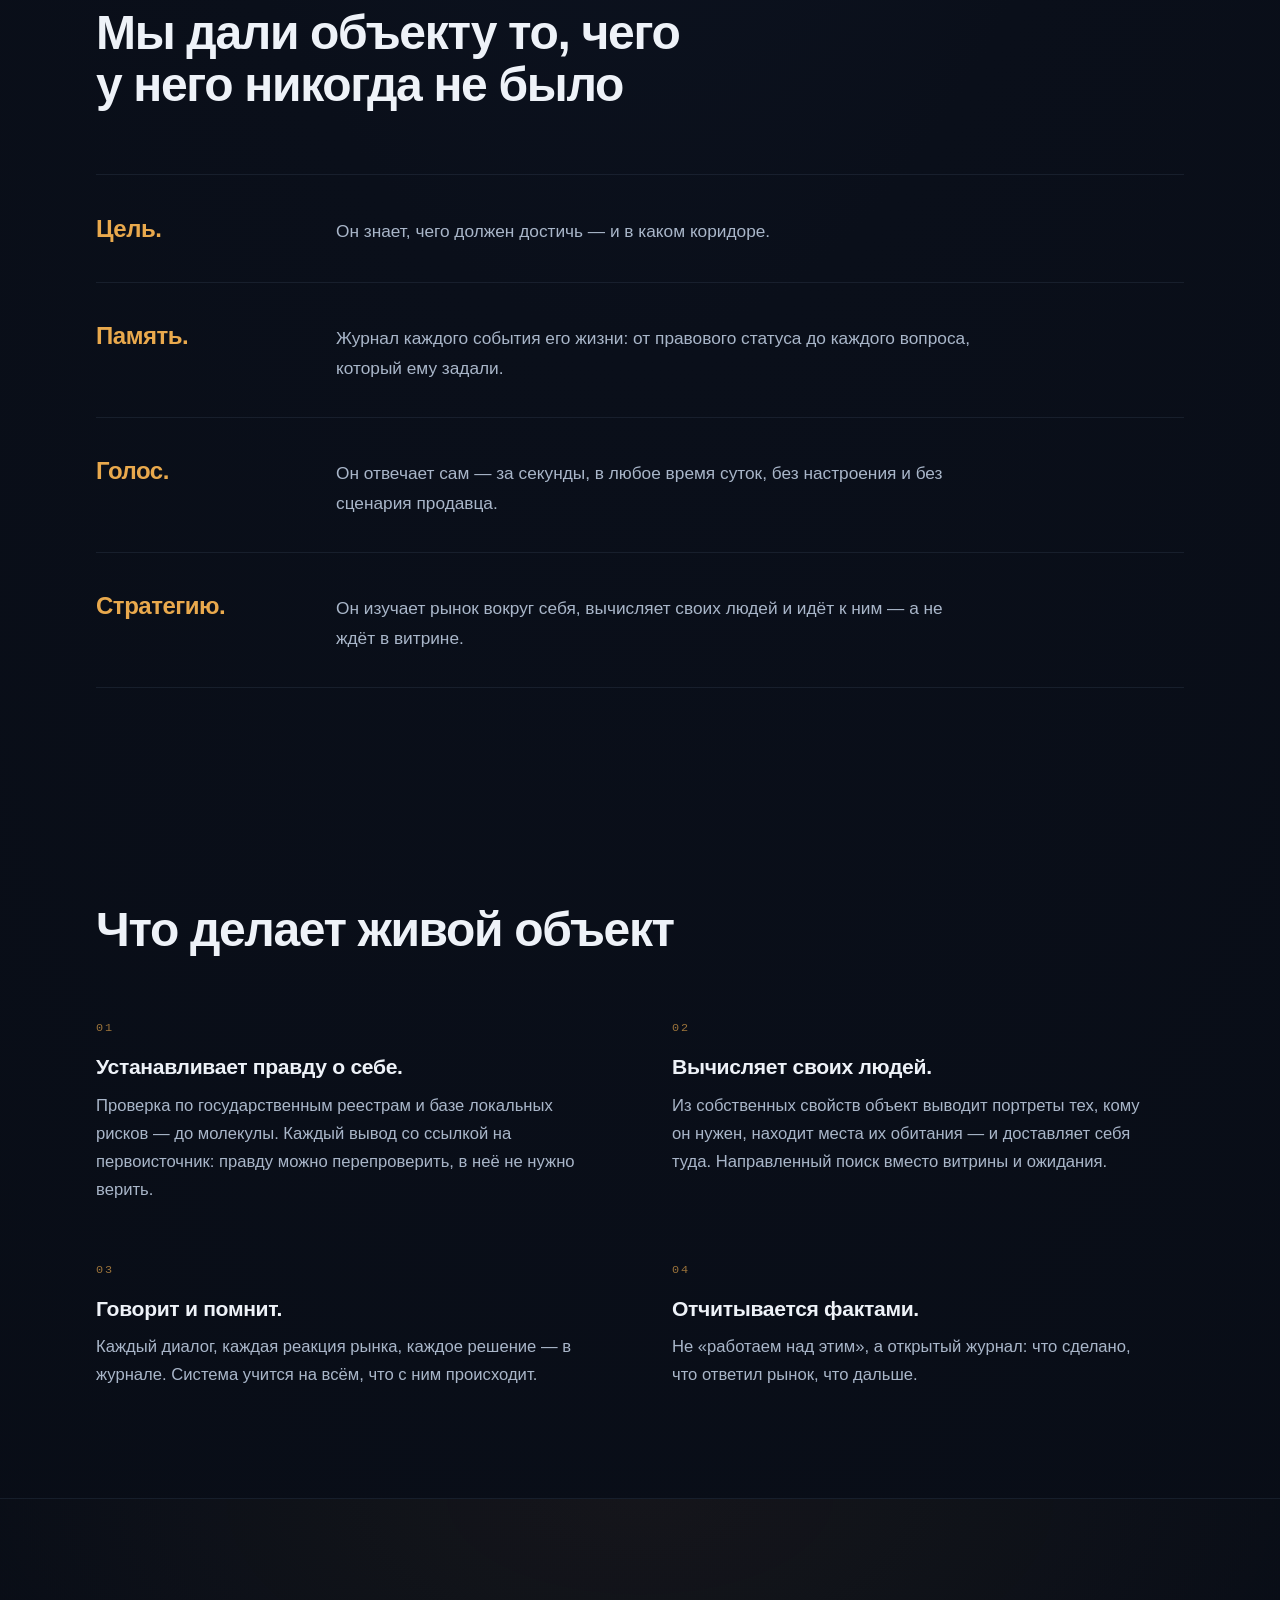
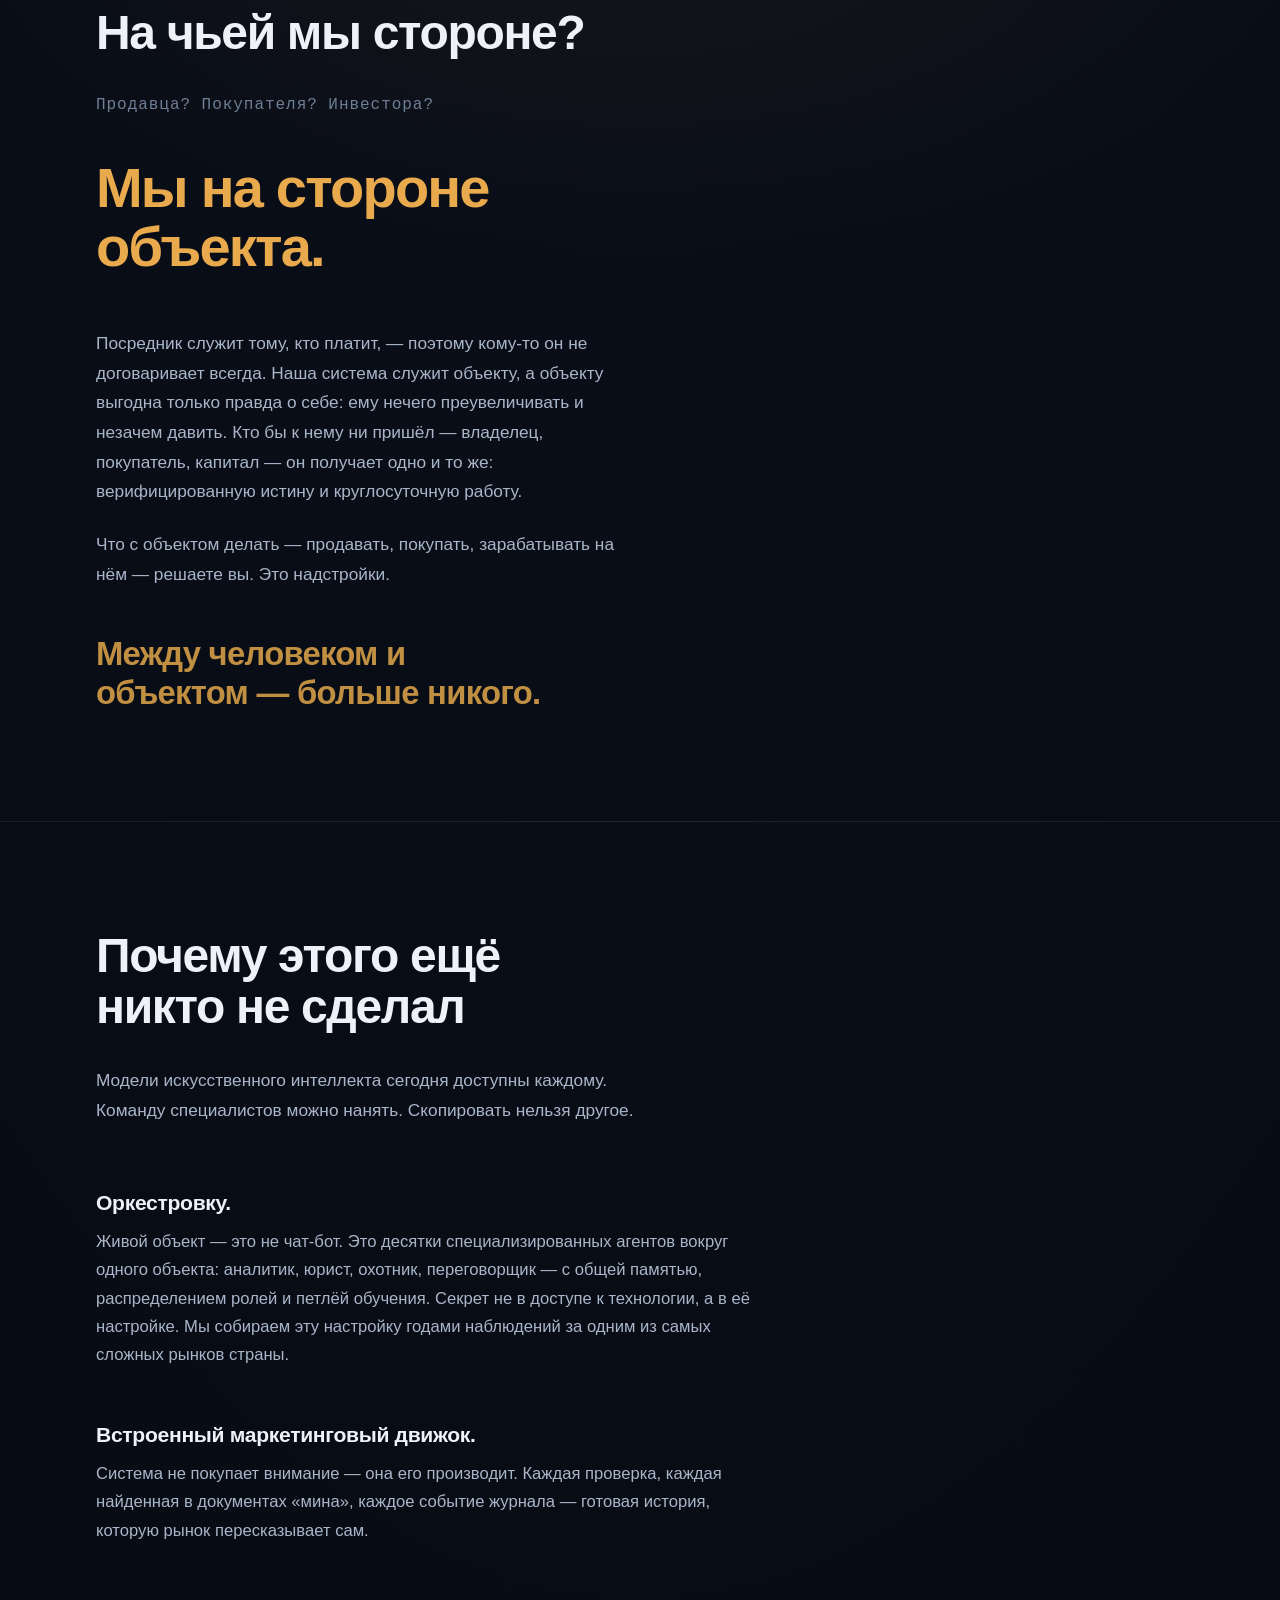
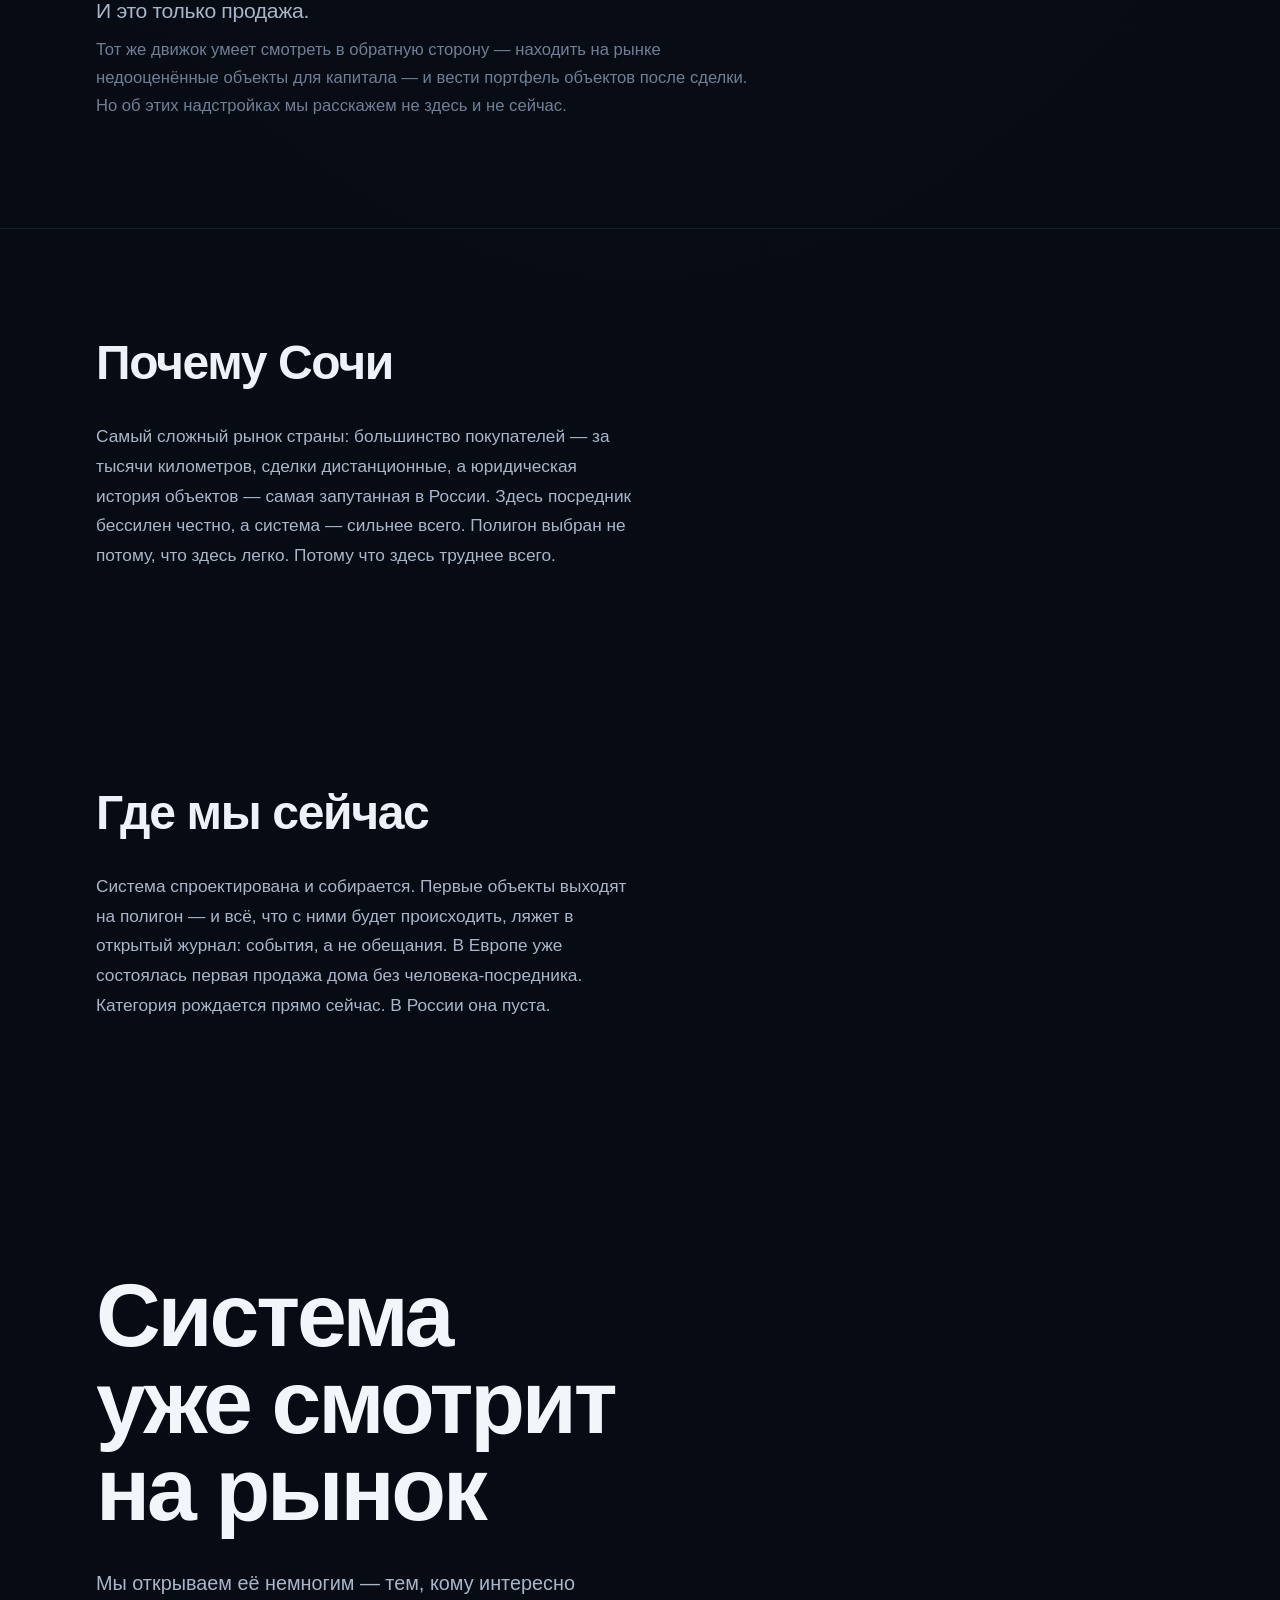
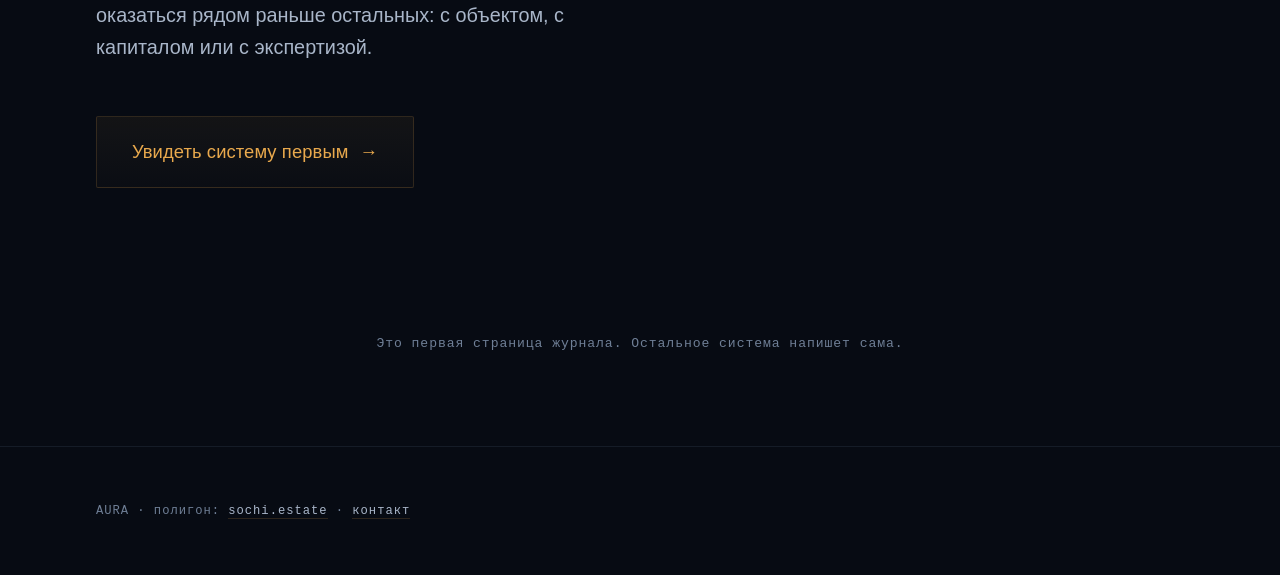
==== commit 2fac95ca: "Ревизия № 1 манифеста: имя как заголовок, новый знак, связка радара с журналом Девять правок по SITE" ====
--- a/aura/index.html
+++ b/aura/index.html
@@ -3,8 +3,8 @@
 <head>
 <meta charset="utf-8">
 <meta name="viewport" content="width=device-width, initial-scale=1, viewport-fit=cover">
-<title>AURA — объект недвижимости, который работает сам</title>
-<meta name="description" content="Мы строим систему, в которой объект — больше не карточка с фотографиями. У него есть цель, память, голос и стратегия. Он знает о себе всю правду, вычисляет тех, кому нужен, и работает — круглосуточно, без посредников.">
+<title>AURA — объект недвижимости говорит сам за себя</title>
+<meta name="description" content="У объекта есть цель, память, голос и стратегия. Он знает о себе всю правду, вычисляет тех, кому нужен, и работает — круглосуточно, без посредников.">
 <link rel="canonical" href="https://www.sochi.estate/aura/">
 <meta name="theme-color" content="#0a0f1a">
 <meta name="robots" content="index, follow">
@@ -13,16 +13,16 @@
 <meta property="og:site_name" content="AURA">
 <meta property="og:locale" content="ru_RU">
 <meta property="og:url" content="https://www.sochi.estate/aura/">
-<meta property="og:title" content="AURA — объект недвижимости, который работает сам">
-<meta property="og:description" content="Мы строим систему, в которой объект — больше не карточка с фотографиями. У него есть цель, память, голос и стратегия. Он знает о себе всю правду, вычисляет тех, кому нужен, и работает — круглосуточно, без посредников.">
+<meta property="og:title" content="AURA — объект недвижимости говорит сам за себя">
+<meta property="og:description" content="У объекта есть цель, память, голос и стратегия. Он знает о себе всю правду, вычисляет тех, кому нужен, и работает — круглосуточно, без посредников.">
 <meta property="og:image" content="https://www.sochi.estate/aura/og.png">
 <meta property="og:image:width" content="1200">
 <meta property="og:image:height" content="630">
-<meta property="og:image:alt" content="AURA — радар системы на тёмном фоне">
+<meta property="og:image:alt" content="AURA — знак системы: объект в кольцах ауры">
 
 <meta name="twitter:card" content="summary_large_image">
-<meta name="twitter:title" content="AURA — объект недвижимости, который работает сам">
-<meta name="twitter:description" content="Мы строим систему, в которой объект — больше не карточка с фотографиями. У него есть цель, память, голос и стратегия. Он знает о себе всю правду, вычисляет тех, кому нужен, и работает — круглосуточно, без посредников.">
+<meta name="twitter:title" content="AURA — объект недвижимости говорит сам за себя">
+<meta name="twitter:description" content="У объекта есть цель, память, голос и стратегия. Он знает о себе всю правду, вычисляет тех, кому нужен, и работает — круглосуточно, без посредников.">
 <meta name="twitter:image" content="https://www.sochi.estate/aura/og.png">
 
 <link rel="icon" type="image/svg+xml" href="favicon.svg">
@@ -42,9 +42,10 @@
   <div class="wrap hero__grid">
 
     <div class="hero__text">
-      <p class="eyebrow">AURA · первый полигон — Сочи</p>
-      <h1 class="hero__title">Объект недвижимости ожил</h1>
-      <p class="lede">Мы строим систему, в которой объект — больше не карточка с фотографиями. У него есть цель, память, голос и стратегия. Он знает о себе всю правду, вычисляет тех, кому нужен, и работает — круглосуточно, без посредников.</p>
+      <p class="eyebrow">AURA · система строится · первый полигон — Сочи</p>
+      <h1 class="hero__title">AURA</h1>
+      <p class="hero__claim">Объект недвижимости говорит сам за себя.</p>
+      <p class="lede">У объекта есть цель, память, голос и стратегия. Он знает о себе всю правду, вычисляет тех, кому нужен, и работает — круглосуточно, без посредников.</p>
       <p class="cta-row"><a class="cta" href="#contact" data-cta>Увидеть систему первым <span class="cta__arrow" aria-hidden="true">→</span></a></p>
     </div>
 
@@ -125,7 +126,7 @@
     <div class="hero__log">
       <section class="terminal" aria-label="Журнал системы">
         <div class="terminal__bar">
-          <span class="terminal__title">— журнал системы · сейчас</span>
+          <span class="terminal__title">— журнал системы · демонстрация</span>
           <span class="terminal__clock" id="clock" aria-hidden="true">—</span>
         </div>
         <div class="terminal__body">
@@ -136,7 +137,7 @@
           </ol>
         </div>
       </section>
-      <p class="terminal__note">визуализация работы системы</p>
+      <p class="terminal__note">так система будет вести журнал каждого объекта</p>
     </div>
 
   </div>
@@ -214,7 +215,30 @@
       <p class="questions">Продавца? Покупателя? Инвестора?</p>
       <p class="answer">Мы на стороне объекта.</p>
       <p class="body">Посредник служит тому, кто платит, — поэтому кому-то он не договаривает всегда. Наша система служит объекту, а объекту выгодна только правда о себе: ему нечего преувеличивать и незачем давить. Кто бы к нему ни пришёл — владелец, покупатель, капитал — он получает одно и то же: верифицированную истину и круглосуточную работу.</p>
-      <p class="body">Что с объектом делать — продавать, покупать, зарабатывать на нём — решаете вы. Это надстройки. Суть одна: между человеком и объектом больше нет никого.</p>
+      <p class="body">Что с объектом делать — продавать, покупать, зарабатывать на нём — решаете вы. Это надстройки.</p>
+      <p class="answer answer--quiet">Между человеком и объектом — больше никого.</p>
+    </div>
+  </section>
+
+  <!-- ─────────────── БЛОК 5.5 · ПОЧЕМУ ЭТОГО НИКТО НЕ СДЕЛАЛ ─────────────── -->
+  <section class="section">
+    <div class="wrap">
+      <h2 class="h2 measure">Почему этого ещё никто не сделал</h2>
+      <p class="body measure">Модели искусственного интеллекта сегодня доступны каждому. Команду специалистов можно нанять. Скопировать нельзя другое.</p>
+      <div class="reasons">
+        <div class="reason">
+          <h3 class="reason__title">Оркестровку.</h3>
+          <p class="reason__body">Живой объект — это не чат-бот. Это десятки специализированных агентов вокруг одного объекта: аналитик, юрист, охотник, переговорщик — с общей памятью, распределением ролей и петлёй обучения. Секрет не в доступе к технологии, а в её настройке. Мы собираем эту настройку годами наблюдений за одним из самых сложных рынков страны.</p>
+        </div>
+        <div class="reason">
+          <h3 class="reason__title">Встроенный маркетинговый движок.</h3>
+          <p class="reason__body">Система не покупает внимание — она его производит. Каждая проверка, каждая найденная в документах «мина», каждое событие журнала — готовая история, которую рынок пересказывает сам.</p>
+        </div>
+        <div class="reason reason--quiet">
+          <h3 class="reason__title">И это только продажа.</h3>
+          <p class="reason__body">Тот же движок умеет смотреть в обратную сторону — находить на рынке недооценённые объекты для капитала — и вести портфель объектов после сделки. Но об этих надстройках мы расскажем не здесь и не сейчас.</p>
+        </div>
+      </div>
     </div>
   </section>
 
@@ -242,6 +266,8 @@
       <p class="cta-row"><a class="cta cta--lg" href="#contact" data-cta>Увидеть систему первым <span class="cta__arrow" aria-hidden="true">→</span></a></p>
     </div>
   </section>
+
+  <p class="closing">Это первая страница журнала. Остальное система напишет сама.</p>
 
 </main>
 
--- a/aura/styles.css
+++ b/aura/styles.css
@@ -94,7 +94,28 @@
   opacity: .9;
 }
 
-.hero__title,
+/* Имя системы вместо заголовка. Лёгкий вес и разреженный трекинг — знак,
+   а не баннер. Янтарь сюда не заходит: он принадлежит радару, CTA и маркерам. */
+.hero__title {
+  margin: 0;
+  font-size: clamp(4rem, 12vw, 8.5rem);
+  line-height: 1;
+  letter-spacing: .19em;
+  font-weight: 300;
+  color: #f2f5fa;
+  white-space: nowrap;
+}
+
+.hero__claim {
+  margin: clamp(1rem, 2.2vw, 1.5rem) 0 0;
+  font-size: clamp(1.1rem, 1.8vw, 1.35rem);
+  line-height: 1.42;
+  font-weight: 400;
+  color: var(--text-soft);
+  max-width: 31rem;
+  text-wrap: balance;
+}
+
 .h1-alt {
   margin: 0;
   font-size: clamp(2.15rem, 8.4vw, 5.6rem);
@@ -114,6 +135,9 @@
   color: #eef2f8;
   text-wrap: balance;
 }
+
+/* Подпись принадлежит имени, поэтому воздух над лидом заметно больше. */
+.hero__text .lede { margin-top: clamp(2.5rem, 5.5vw, 3.75rem); }
 
 .lede {
   margin: clamp(1.5rem, 3.5vw, 2.2rem) 0 0;
@@ -355,6 +379,15 @@
   left: 0;
   color: var(--amber);
   opacity: .55;
+  transition: opacity .5s ease, color .5s ease, text-shadow .5s ease;
+}
+
+/* Радар поймал цель — в журнале отзывается маркер строки.
+   Событие на радаре как будто рождает запись. */
+.log__line.is-pinged::before {
+  opacity: 1;
+  color: #ffd79a;
+  text-shadow: 0 0 10px rgba(233, 169, 77, .55);
 }
 
 /* Двойник держит высоту строки, пока текст ещё печатается. */
@@ -379,14 +412,15 @@
 
 @keyframes blink { 0%, 49% { opacity: .9; } 50%, 100% { opacity: 0; } }
 
+/* Подпись стала фразой, а не ярлыком — капслок здесь бы кричал. */
 .terminal__note {
   margin: .85rem 0 0;
   font-family: var(--mono);
-  font-size: .7rem;
-  letter-spacing: .1em;
-  text-transform: uppercase;
+  font-size: .72rem;
+  line-height: 1.6;
+  letter-spacing: .05em;
   color: var(--muted);
-  opacity: .65;
+  opacity: .75;
 }
 
 /* ────────────────────────────── СЕКЦИИ ──────────────────────────────── */
@@ -500,11 +534,64 @@
   text-wrap: balance;
 }
 
+/* Финальный аккорд блока 5 — на ступень тише разгадки. */
+.answer--quiet {
+  margin-top: clamp(2rem, 4vw, 2.75rem);
+  margin-bottom: 0;
+  font-size: clamp(1.35rem, 3.4vw, 2.05rem);
+  line-height: 1.2;
+  letter-spacing: -.022em;
+  color: #c08f42;
+}
+
+/* Блок 5.5 — почему этого ещё никто не сделал */
+
+.reasons {
+  margin: clamp(2.5rem, 6vw, 4rem) 0 0;
+  display: grid;
+  gap: clamp(2.25rem, 5vw, 3.25rem);
+}
+
+.reason { max-width: 42rem; }
+
+.reason__title {
+  margin: 0 0 .7rem;
+  font-size: clamp(1.1rem, 1.8vw, 1.32rem);
+  line-height: 1.3;
+  letter-spacing: -.015em;
+  font-weight: 600;
+  color: #eef2f8;
+}
+
+.reason__body {
+  margin: 0;
+  font-size: clamp(.98rem, 1.3vw, 1.08rem);
+  line-height: 1.7;
+  color: var(--text-soft);
+}
+
+/* Последний — обещание вполголоса. */
+.reason--quiet .reason__title { color: var(--text-soft); font-weight: 500; }
+.reason--quiet .reason__body  { color: var(--muted); }
+
 /* Блок 8 — финал */
 
 .section--final {
   padding-block: clamp(6rem, 16vh, 12rem);
   text-align: left;
+}
+
+/* Последняя строка страницы — подпись системы под самой собой. */
+.closing {
+  margin: 0;
+  padding: 0 var(--gutter) clamp(4rem, 10vh, 7rem);
+  text-align: center;
+  font-family: var(--mono);
+  font-size: clamp(.72rem, 1.5vw, .82rem);
+  line-height: 1.8;
+  letter-spacing: .07em;
+  color: var(--muted);
+  text-wrap: balance;
 }
 
 /* ────────────────────────────── ПОДВАЛ ──────────────────────────────── */
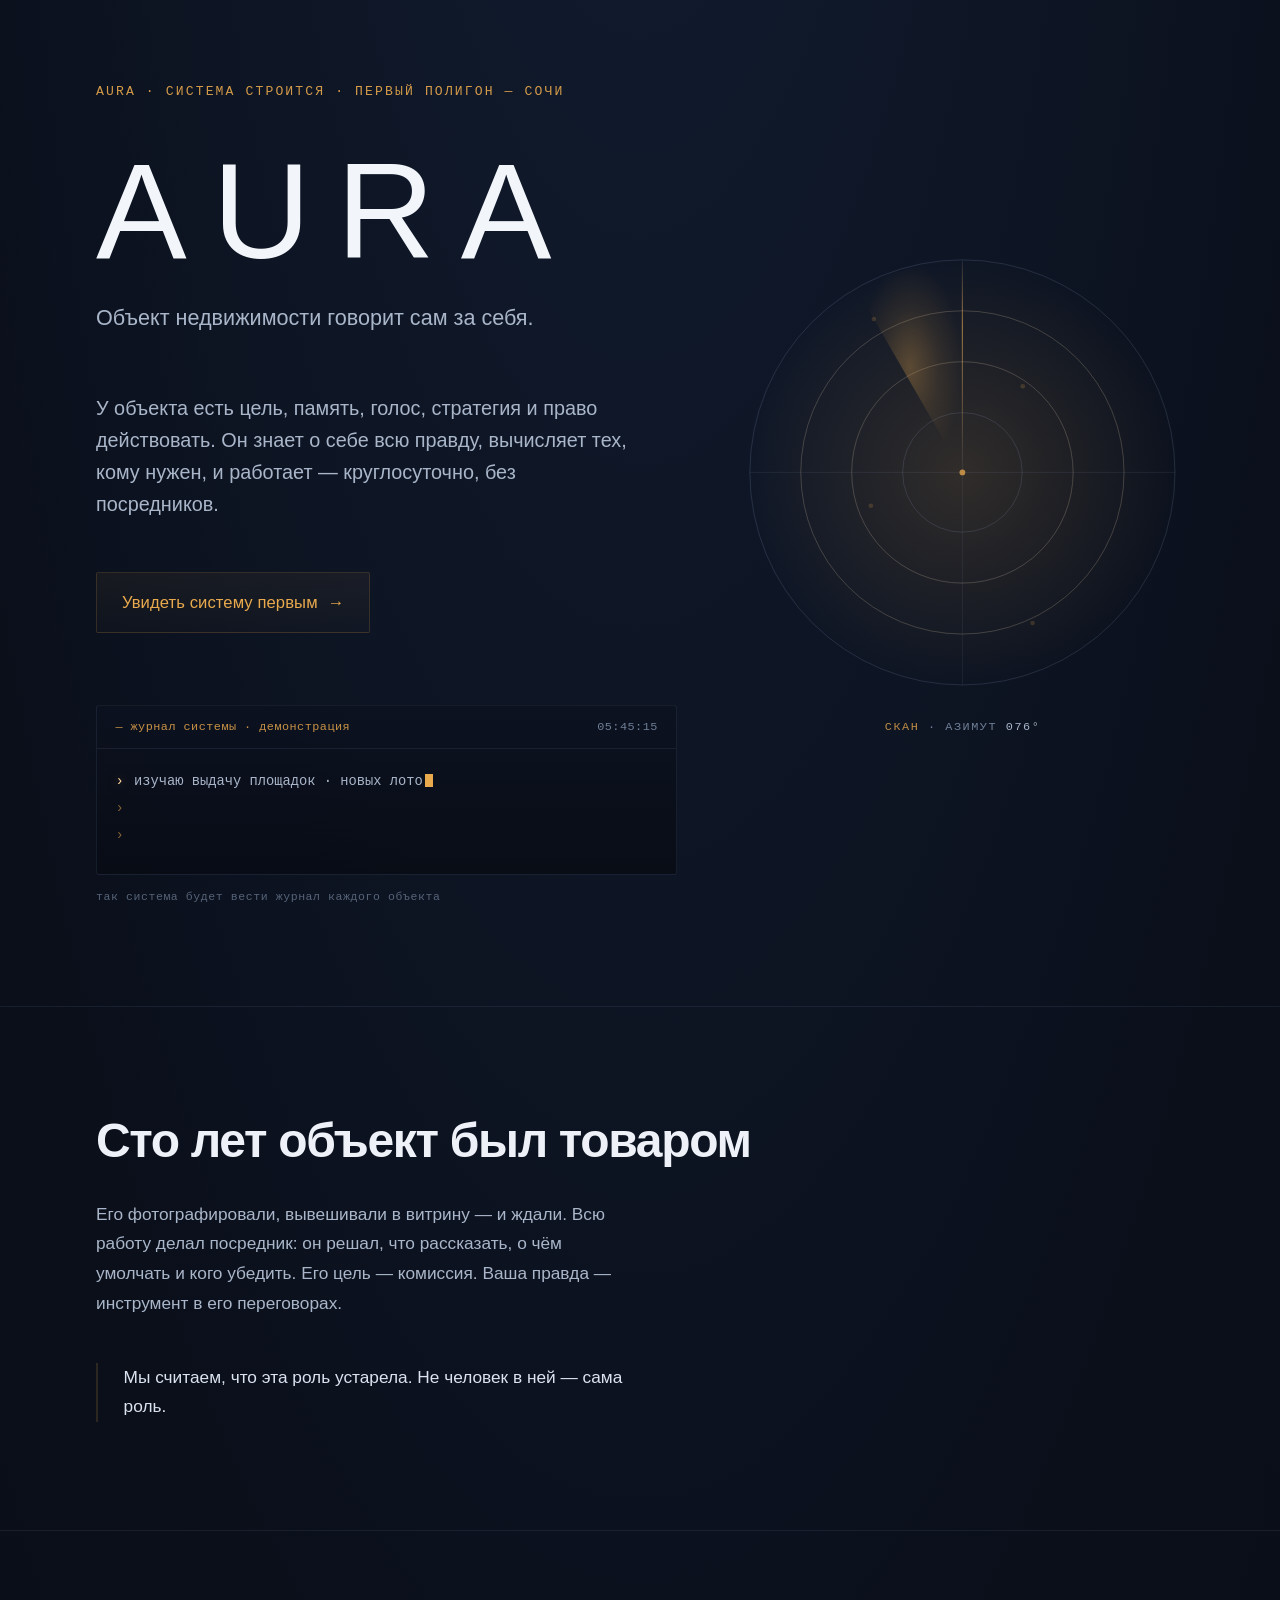
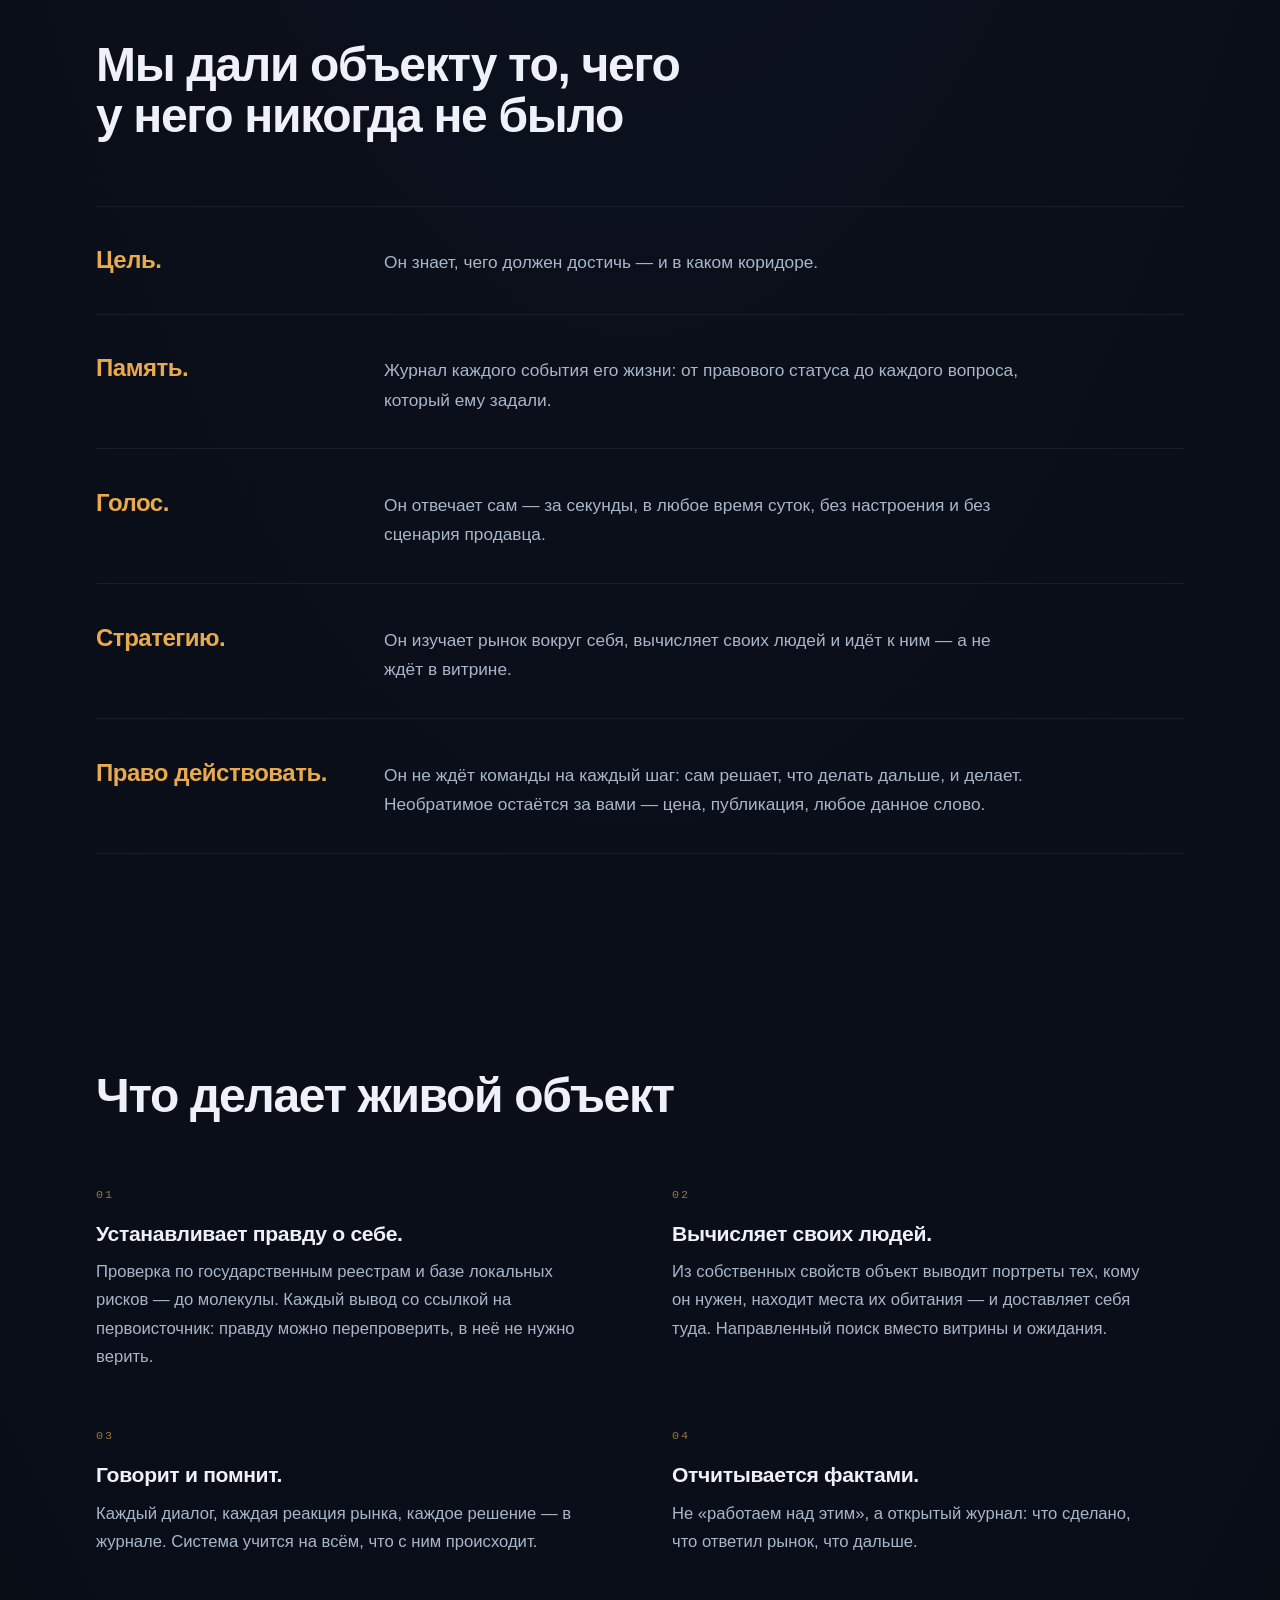
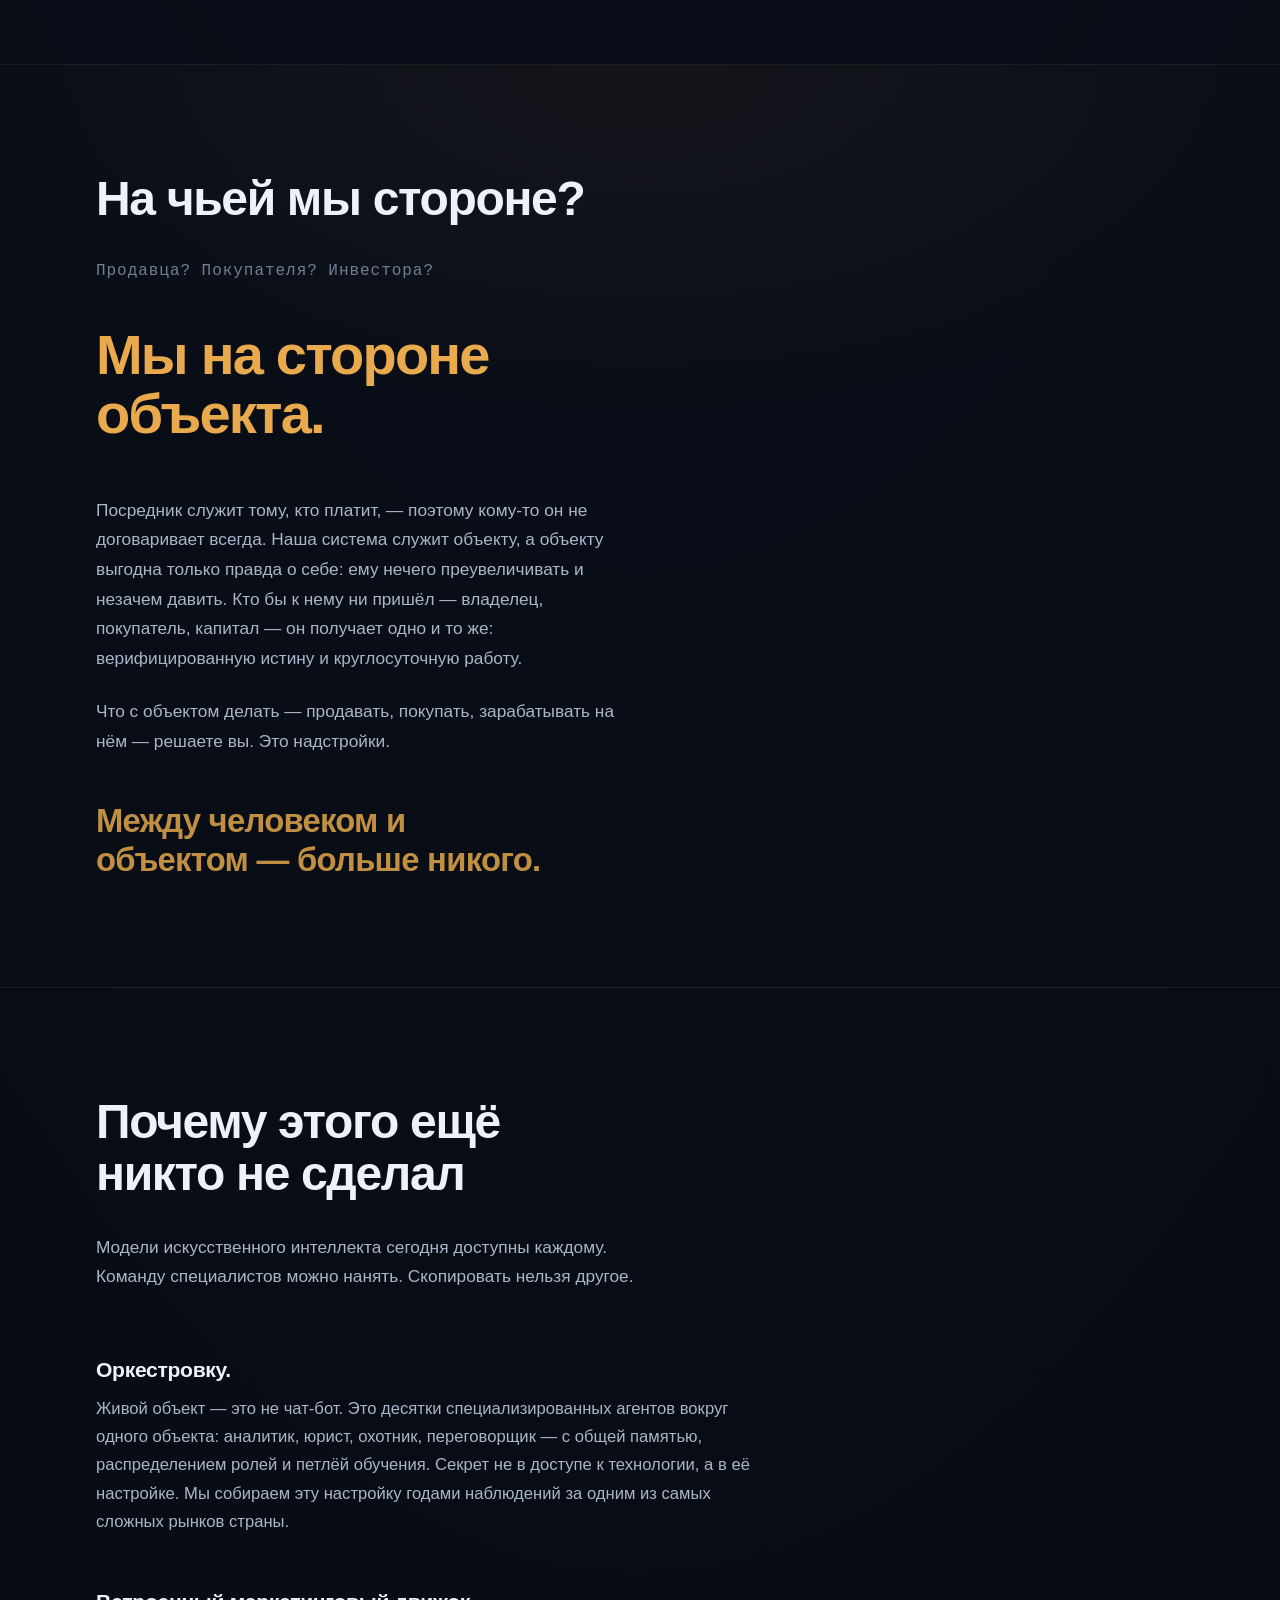
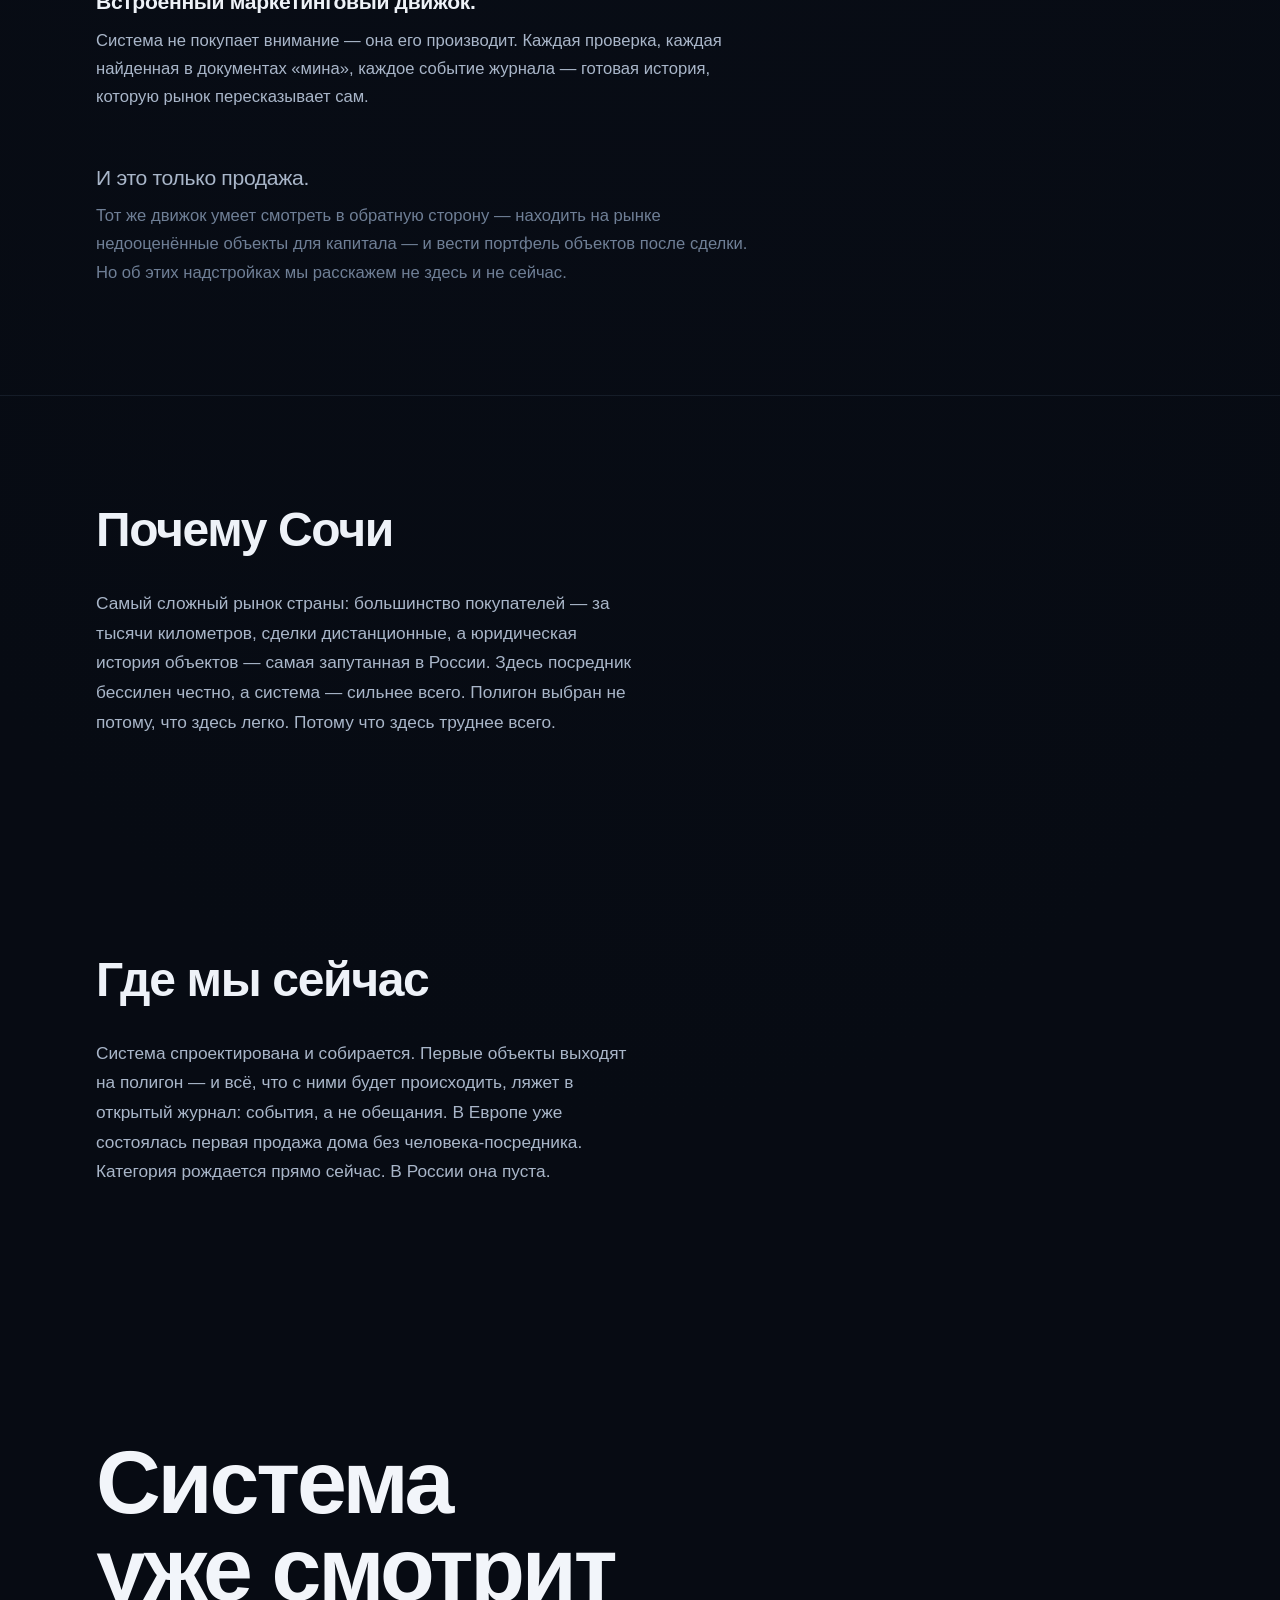
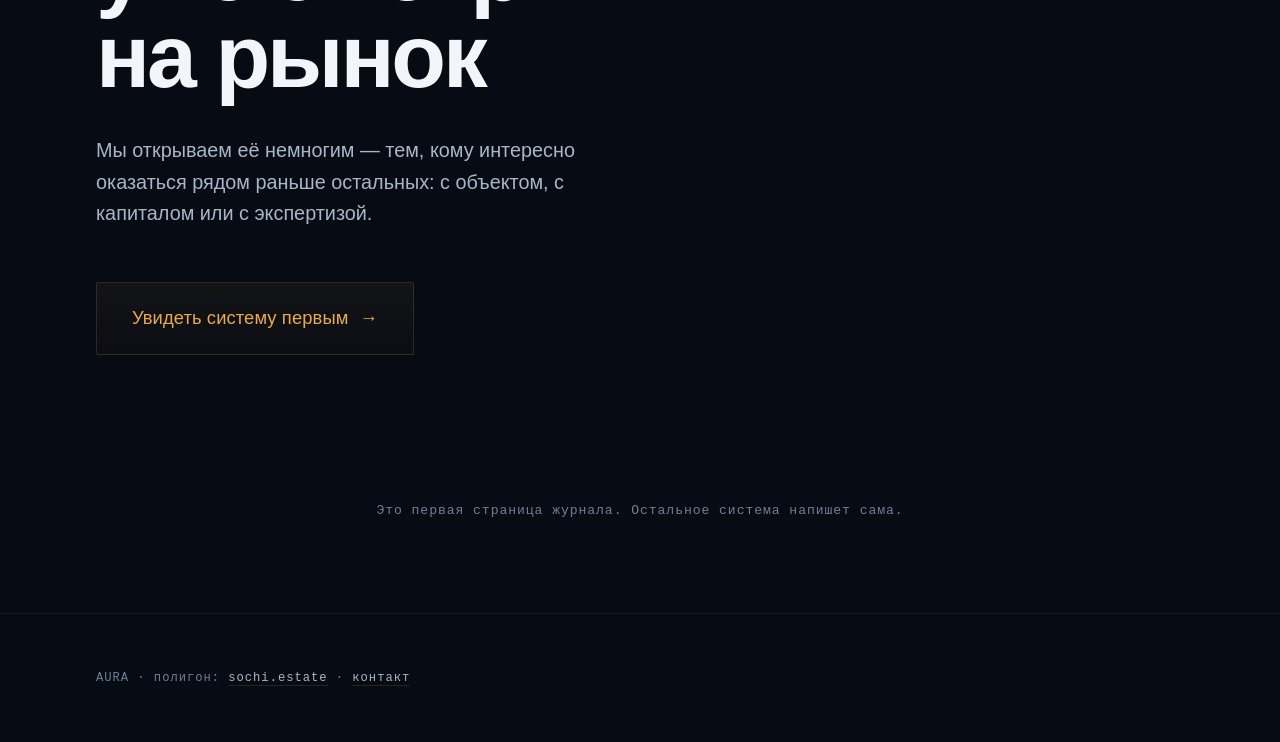
==== commit 8c06526a: "Пятый дар объекту: «Право действовать» В блоке «Мы дали объекту то, чего у него никогда не было» чет" ====
--- a/aura/index.html
+++ b/aura/index.html
@@ -4,7 +4,7 @@
 <meta charset="utf-8">
 <meta name="viewport" content="width=device-width, initial-scale=1, viewport-fit=cover">
 <title>AURA — объект недвижимости говорит сам за себя</title>
-<meta name="description" content="У объекта есть цель, память, голос и стратегия. Он знает о себе всю правду, вычисляет тех, кому нужен, и работает — круглосуточно, без посредников.">
+<meta name="description" content="У объекта есть цель, память, голос, стратегия и право действовать. Он знает о себе всю правду, вычисляет тех, кому нужен, и работает — круглосуточно, без посредников.">
 <link rel="canonical" href="https://www.sochi.estate/aura/">
 <meta name="theme-color" content="#0a0f1a">
 <meta name="robots" content="index, follow">
@@ -14,7 +14,7 @@
 <meta property="og:locale" content="ru_RU">
 <meta property="og:url" content="https://www.sochi.estate/aura/">
 <meta property="og:title" content="AURA — объект недвижимости говорит сам за себя">
-<meta property="og:description" content="У объекта есть цель, память, голос и стратегия. Он знает о себе всю правду, вычисляет тех, кому нужен, и работает — круглосуточно, без посредников.">
+<meta property="og:description" content="У объекта есть цель, память, голос, стратегия и право действовать. Он знает о себе всю правду, вычисляет тех, кому нужен, и работает — круглосуточно, без посредников.">
 <meta property="og:image" content="https://www.sochi.estate/aura/og.png">
 <meta property="og:image:width" content="1200">
 <meta property="og:image:height" content="630">
@@ -22,7 +22,7 @@
 
 <meta name="twitter:card" content="summary_large_image">
 <meta name="twitter:title" content="AURA — объект недвижимости говорит сам за себя">
-<meta name="twitter:description" content="У объекта есть цель, память, голос и стратегия. Он знает о себе всю правду, вычисляет тех, кому нужен, и работает — круглосуточно, без посредников.">
+<meta name="twitter:description" content="У объекта есть цель, память, голос, стратегия и право действовать. Он знает о себе всю правду, вычисляет тех, кому нужен, и работает — круглосуточно, без посредников.">
 <meta name="twitter:image" content="https://www.sochi.estate/aura/og.png">
 
 <link rel="icon" type="image/svg+xml" href="favicon.svg">
@@ -45,7 +45,7 @@
       <p class="eyebrow">AURA · система строится · первый полигон — Сочи</p>
       <h1 class="hero__title">AURA</h1>
       <p class="hero__claim">Объект недвижимости говорит сам за себя.</p>
-      <p class="lede">У объекта есть цель, память, голос и стратегия. Он знает о себе всю правду, вычисляет тех, кому нужен, и работает — круглосуточно, без посредников.</p>
+      <p class="lede">У объекта есть цель, память, голос, стратегия и право действовать. Он знает о себе всю правду, вычисляет тех, кому нужен, и работает — круглосуточно, без посредников.</p>
       <p class="cta-row"><a class="cta" href="#contact" data-cta>Увидеть систему первым <span class="cta__arrow" aria-hidden="true">→</span></a></p>
     </div>
 
@@ -175,6 +175,10 @@
           <dt class="gift__term">Стратегию.</dt>
           <dd class="gift__desc">Он изучает рынок вокруг себя, вычисляет своих людей и идёт к ним — а не ждёт в витрине.</dd>
         </div>
+        <div class="gift">
+          <dt class="gift__term">Право действовать.</dt>
+          <dd class="gift__desc">Он не ждёт команды на каждый шаг: сам решает, что делать дальше, и делает. Необратимое остаётся за вами — цена, публикация, любое данное слово.</dd>
+        </div>
       </dl>
     </div>
   </section>
--- a/aura/styles.css
+++ b/aura/styles.css
@@ -461,8 +461,10 @@
   max-width: 40rem;
 }
 
+/* Колонка под термин: самый длинный из них — «Право действовать.» — должен
+   умещаться в одну строку, иначе он ломает ритм однострочных соседей. */
 @media (min-width: 48rem) {
-  .gift { grid-template-columns: minmax(8rem, 12rem) minmax(0, 1fr); align-items: baseline; }
+  .gift { grid-template-columns: minmax(9rem, 15rem) minmax(0, 1fr); align-items: baseline; }
 }
 
 /* Блок 4 — механика */
